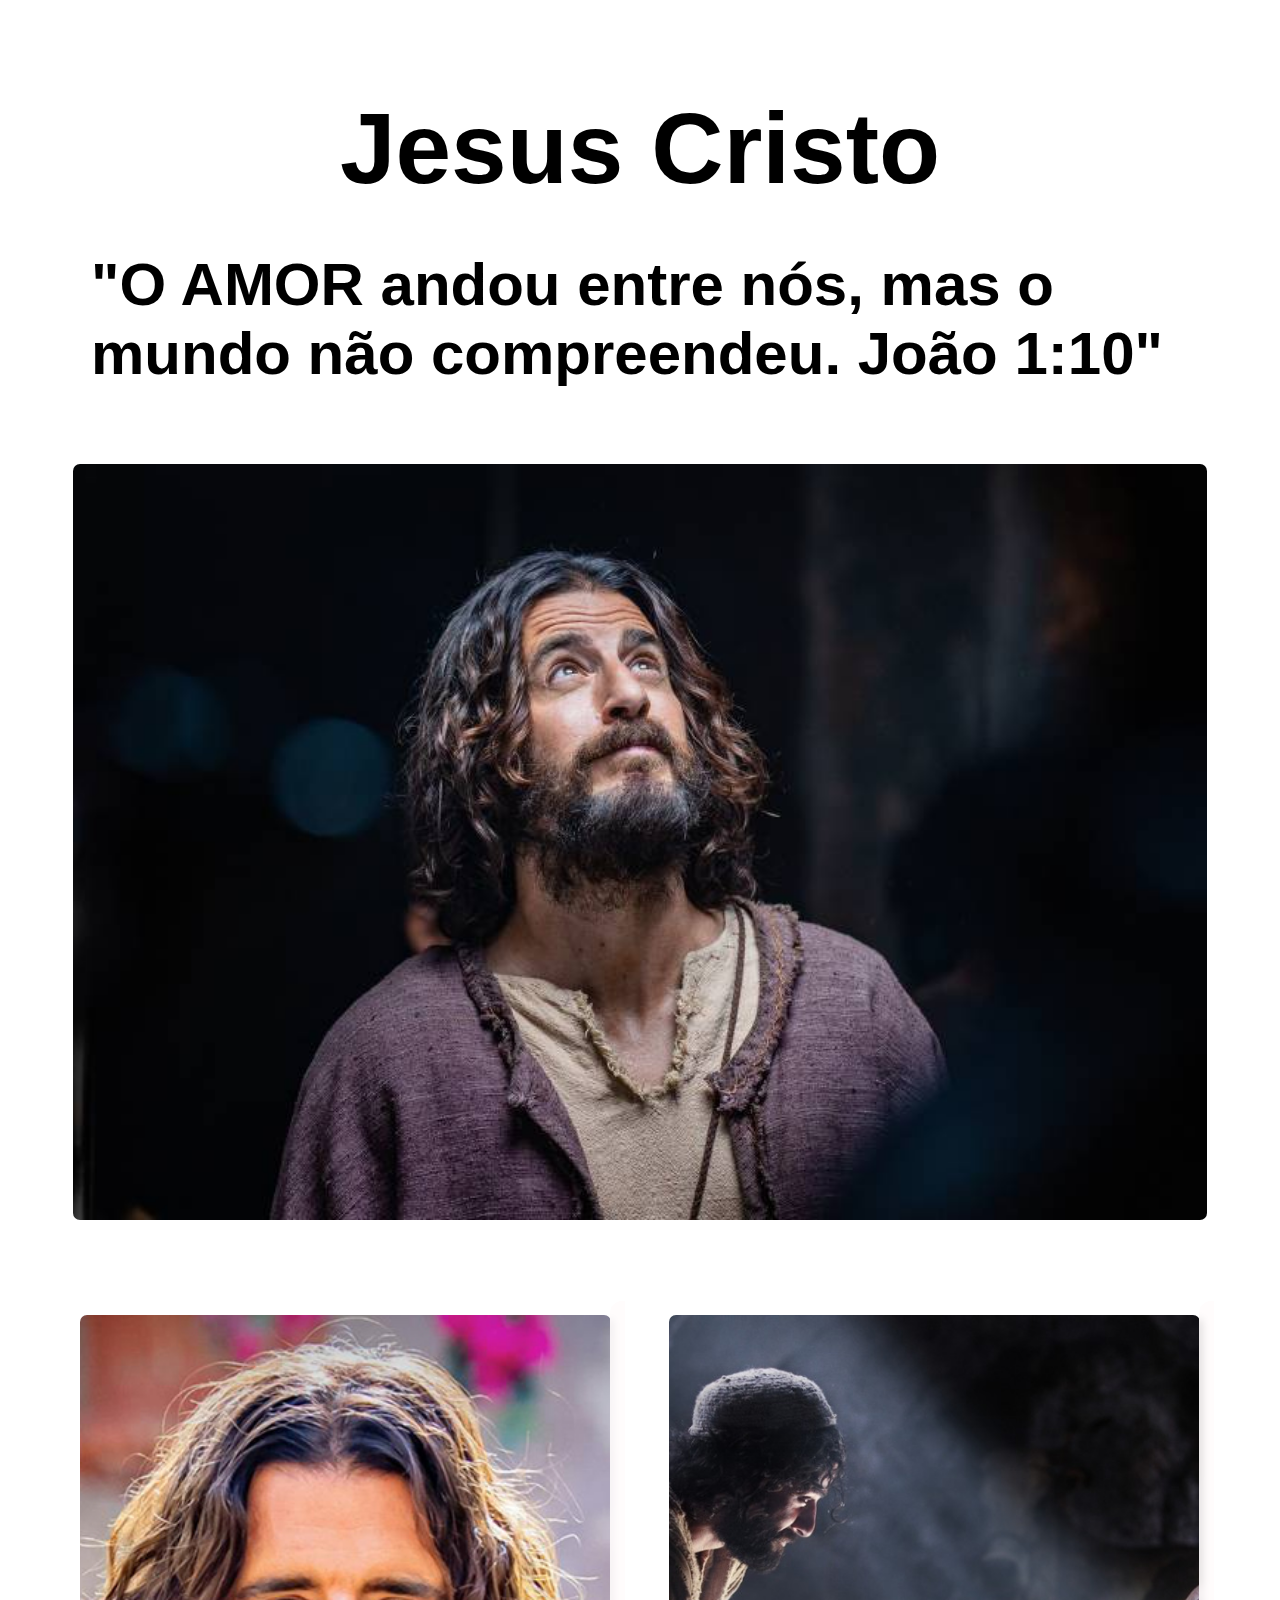
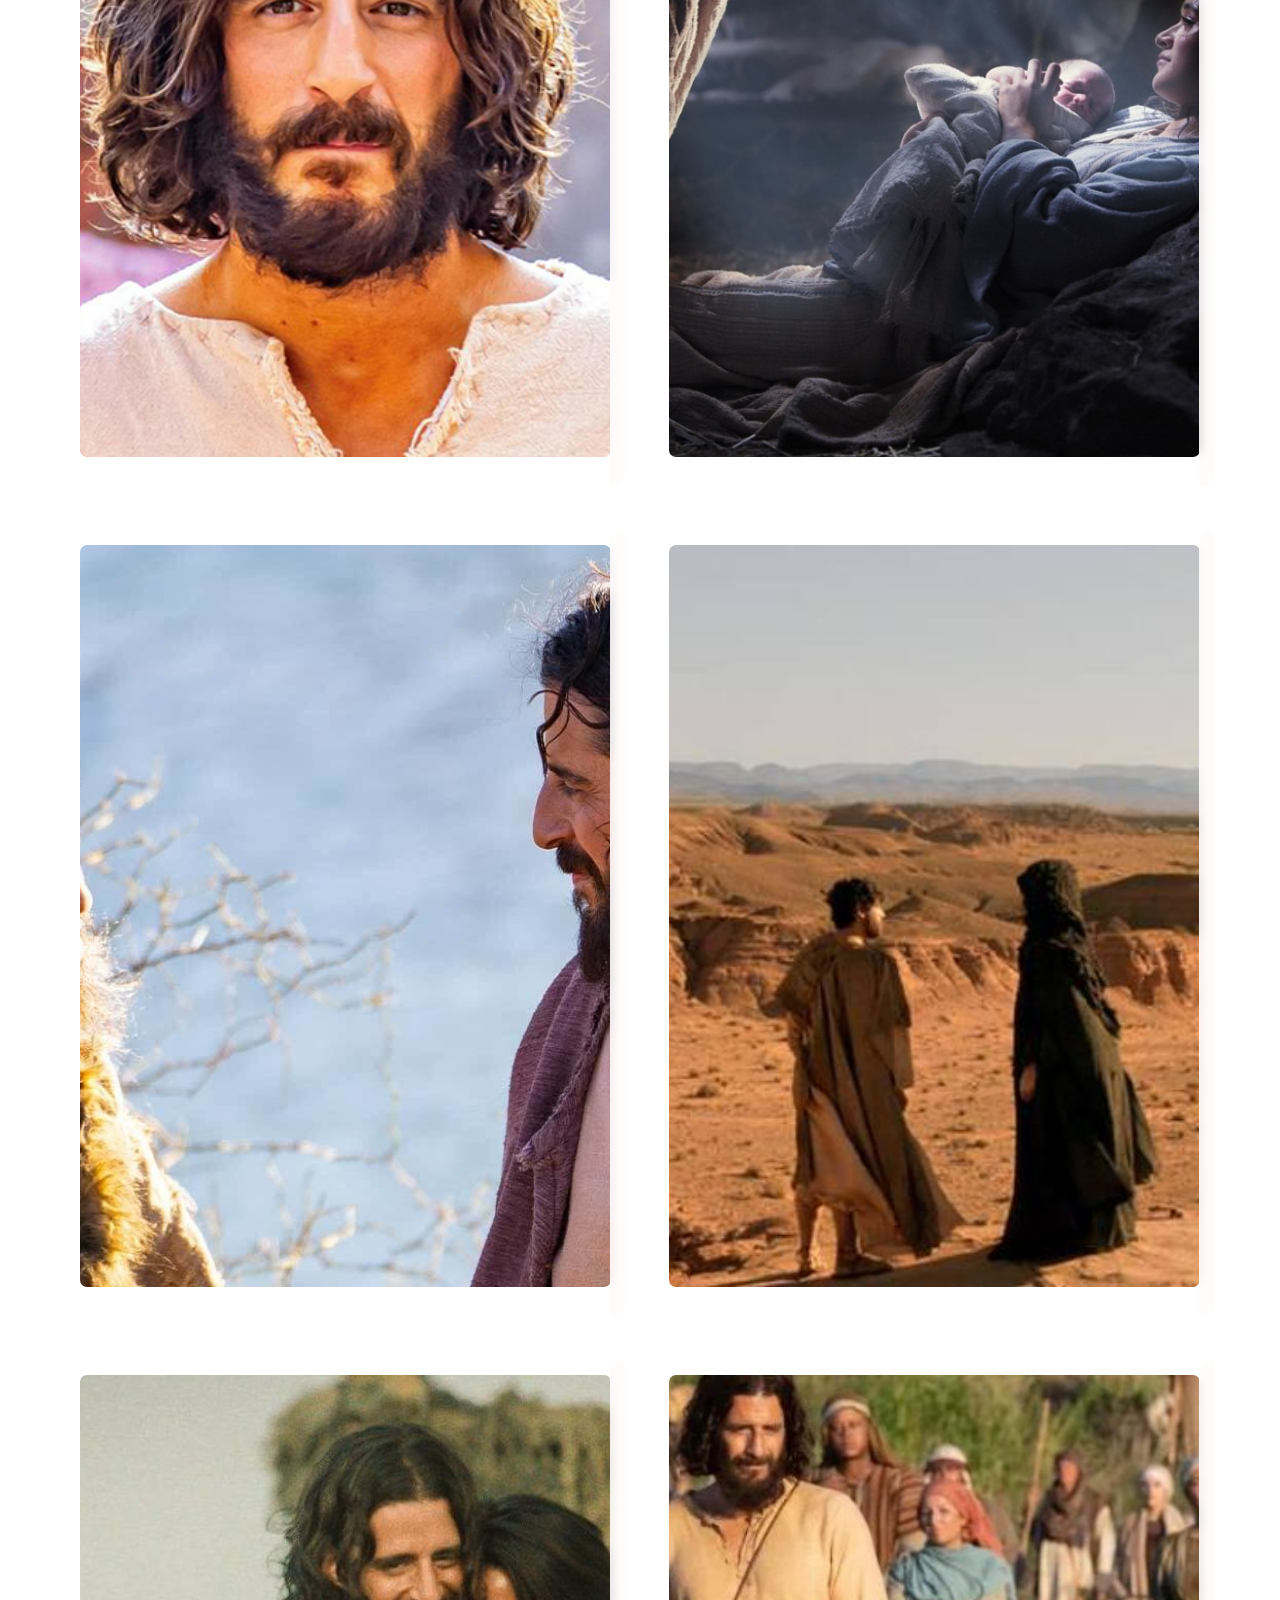
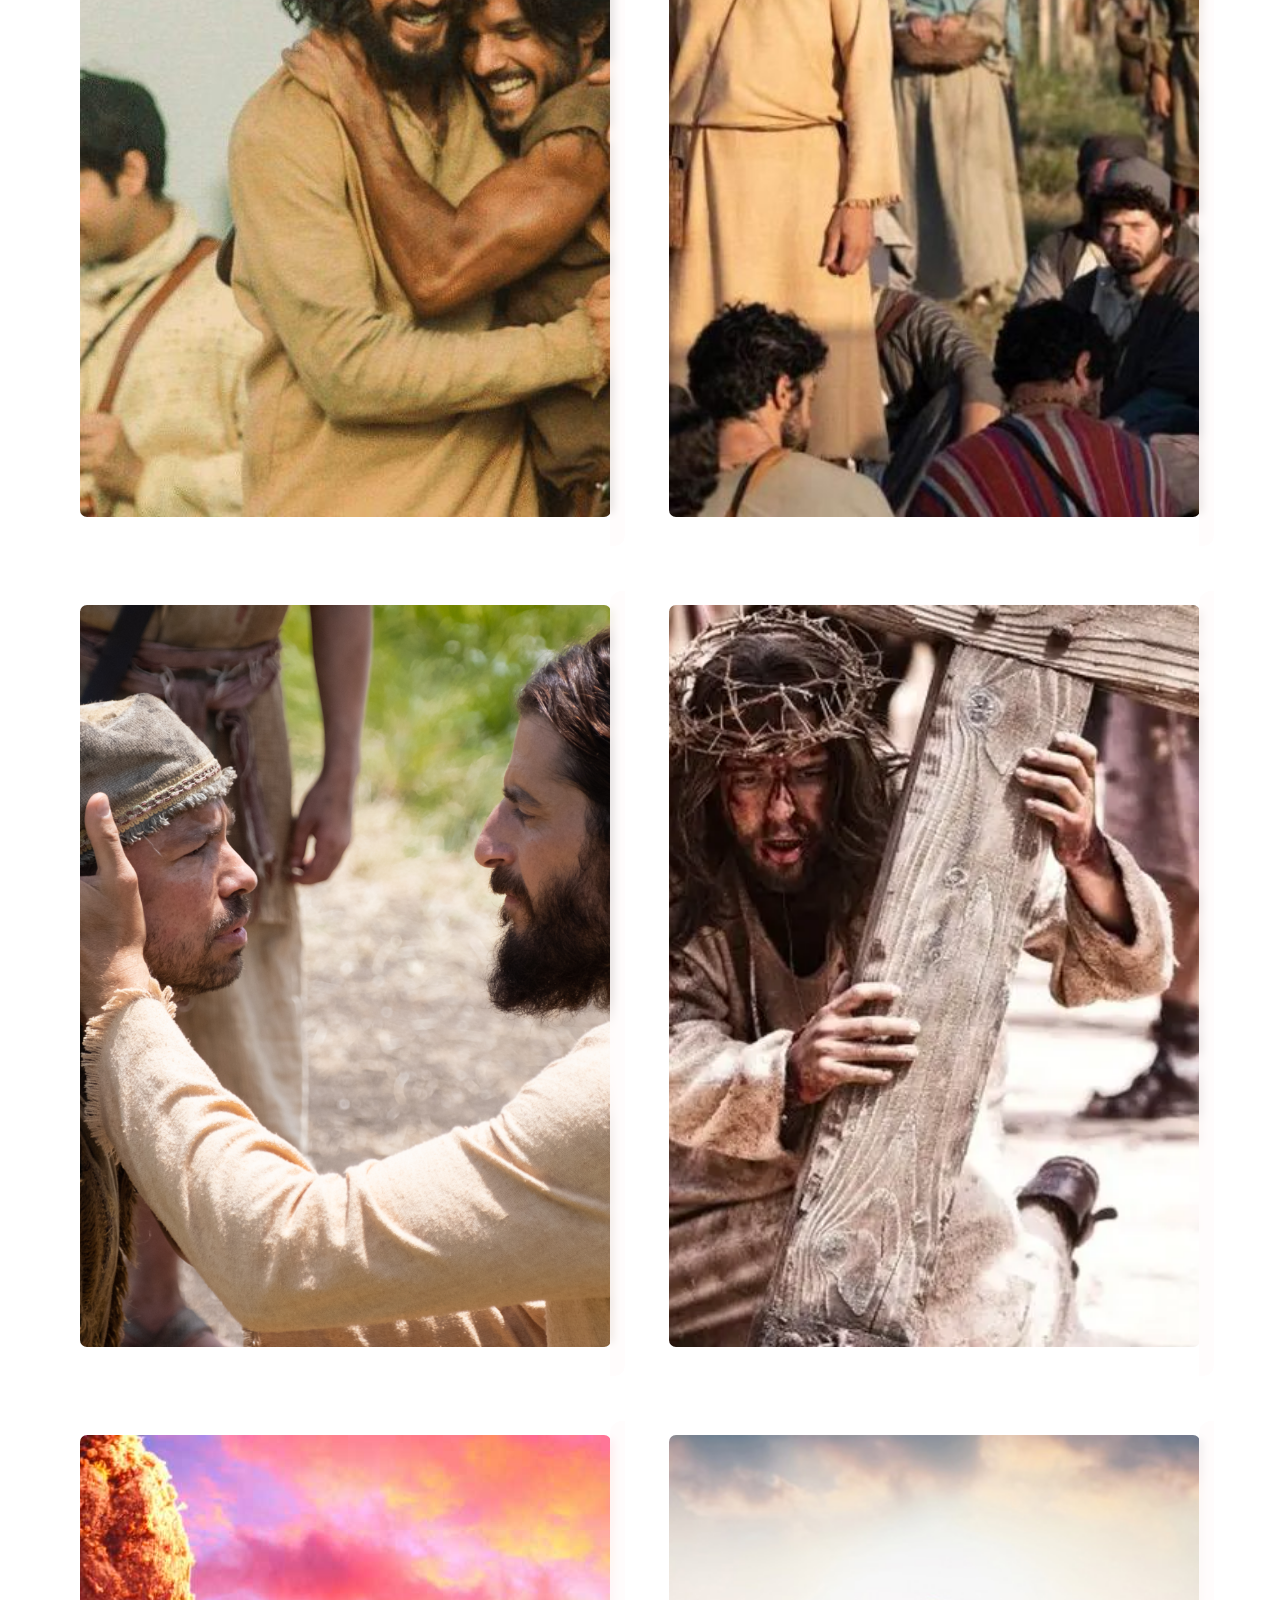
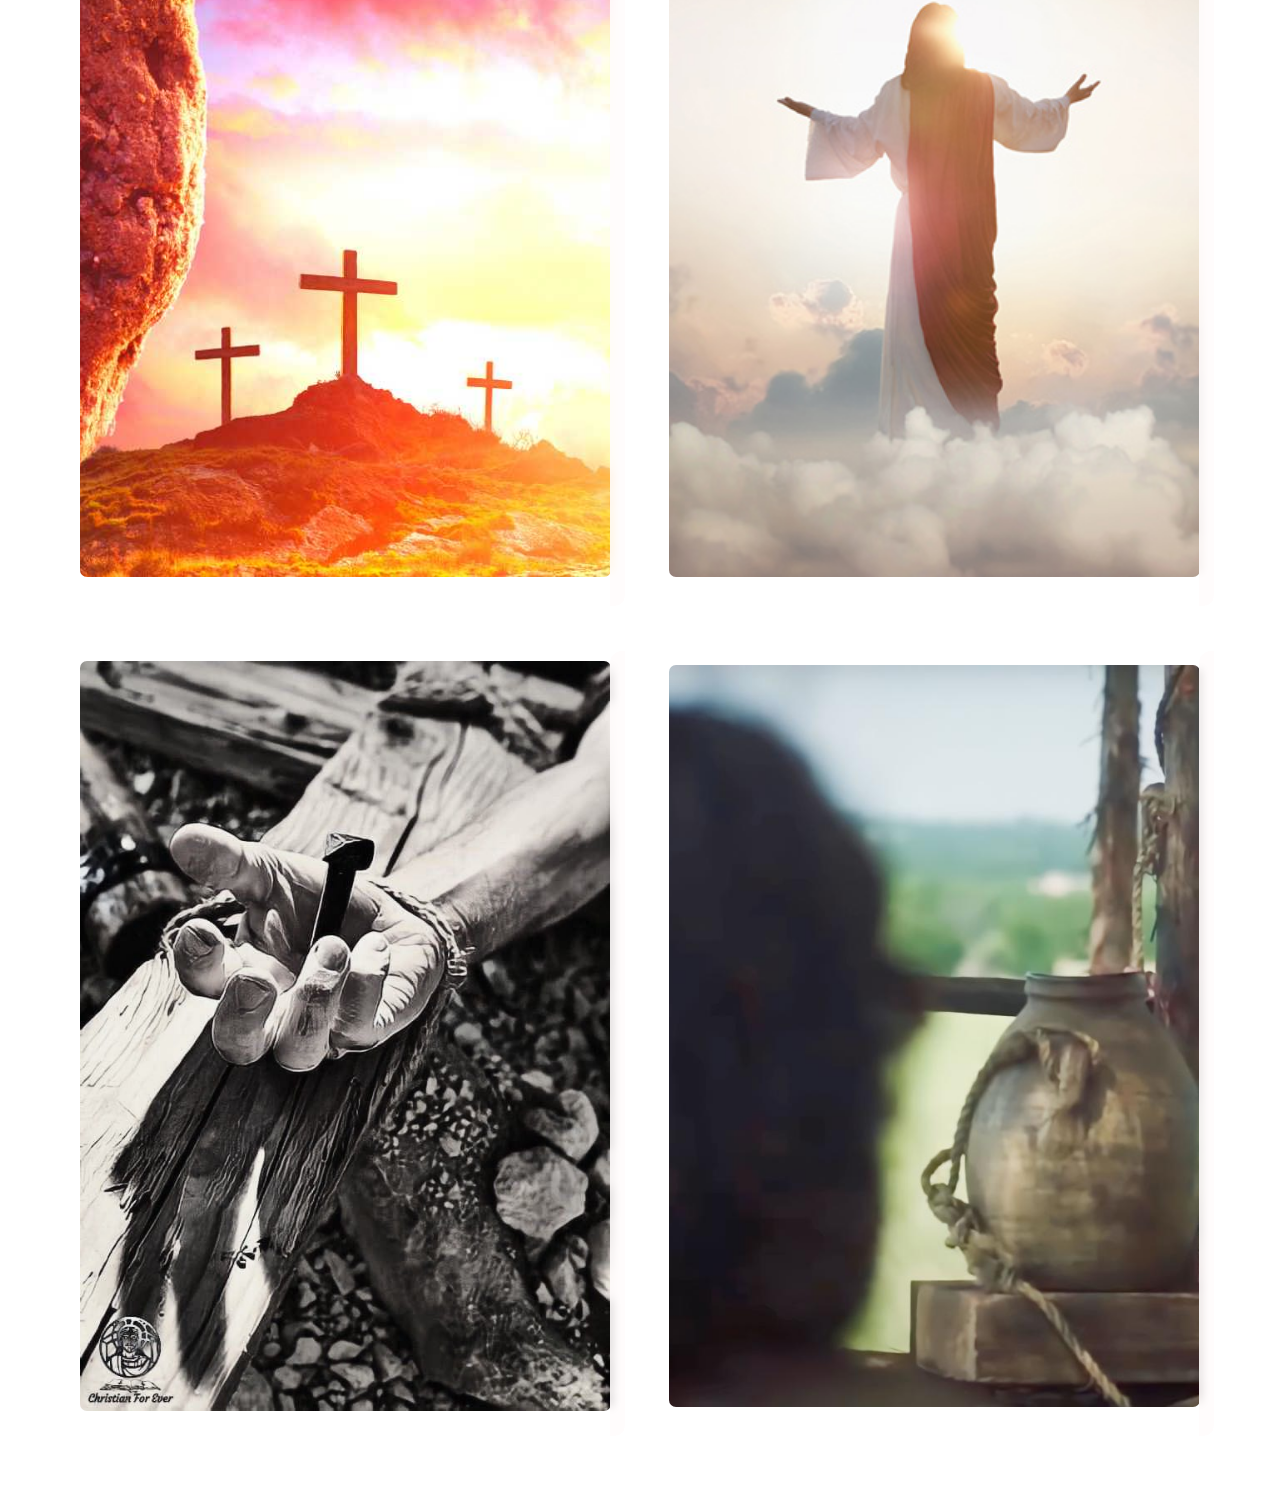
==== INDEX.HTML @ d14449d2 "m" ====
<!DOCTYPE html>
<head>
    <meta charset="UTF-8">
    <meta name="viewport" content="width=device-width, initial-scale=1.0">
    <link rel="stylesheet" href="style.css">
    <title>Jesus Cristo</title>
</head>
<body>
    <header class="cabecalho">
        <h1 id="title">Jesus Cristo</h1>
        <h2> "O AMOR andou entre nós, mas o mundo não compreendeu. 
            João 1:10" </h2>
    </header>
    <div>
            <img src="jesus.jpg" alt="jesus de the chosen">
    </div>
        <section class="container">
            
            
            
            <div class="two">
                
                    <img src="the chosen/J_Roumie_chosen.jpg" alt="">
                    <div class="banner1">
                        <h3>Quem é Jesus segundo a Bíblia</h3>
                        <p>Jesus Cristo é o Filho de Deus, que morreu pelos pecados de todo o mundo, ressuscitou e continua vivo hoje. Ele é Deus mas também foi um homem e viveu na terra durante cerca de trinta anos. Jesus mudou o mundo para sempre e pode mudar sua vida também.
                        A Bíblia diz que Jesus é Deus revelado em forma humana ao mundo. Ele veio para nos salvar, porque não conseguimos pagar o preço de nossos pecados. Essa foi sua grande missão na terra, levar o castigo de nossos pecados em nosso lugar. Mas a história de Jesus não acabou na cruz. Ele ressuscitou e continua vivo até hoje!</p>
                        <button class="btn">Voltar</button>
                    </div>
                
            </div>



        

        <div class="two">

            <img src="the chosen/jesus nascendo.jpg" alt="">
                <div class="banner2">
                    <h3>Jesus nasceu</h3>
                    <p>Sua vida na terra começou como toda a gente, mas com uma diferença: Ele foi gerado pelo Espírito Santo. Seu nascimento foi ao mesmo tempo, muito humilde e marcado por milagres. Sua vida toda ia ser assim, humilde, mas maravilhosa (Lucas 2:1-7).
                    </p>
                    <button class="btn">Voltar</button>
                </div>
        </div>


        <div class="two">
            <img src="the chosen/jesus e joao batista.jpg" alt="">

            <div class="banner3">
                <h3>Jesus foi batizado</h3>
                <p>Quando João O batizou, Sua natureza divina foi revelada ao mundo. Aí Ele começou Seu ministério, com cerca de trinta anos (Mateus 3:13-17).</p>
                <button class="btn">Voltar</button>
            </div>
        </div>

<div class="two">
        <img src="the chosen/deserto.jpg" alt="">
            <div class="banner4">
                <h3>
                Jesus foi tentado
                </h3>
                <p id="old">Jesus era tão humano como nós, com capacidade para pecar se quisesse. O diabo tentou fazê-lo pecar, mas Ele resistiu. É Jesus quem nos ajuda a deixar o pecado (Hebreus 4:15).</p>
                <button class="btn">Voltar</button>
            </div>
</div>

        <div class="two">
            <img src="the chosen/jesus feliz.jpg" alt="">
            
            <div class="banner5">
                <h3>A personalidade de Jesus</h3>
                <p>
                A Bíblia mostra Jesus como uma pessoa verdadeira, com emoções e pensamentos. Ela nos mostra a personalidade de Jesus, que reflete a personalidade de Deus Pai:
                </p><ul>
                    <li>Cheio de amor - Jesus nunca trata as pessoas com ódio, mas sempre tem muito amor para oferecer</li>
                    <li>Justo - ele não trata com parcialidade nem age por motivos egoístas</li>
                    <li>Misericordioso -  Jesus está sempre pronto para perdoar e restaurar quem se arrepende</li>
                    <li>Paciente - ele não castiga logo, mas nos trata com paciência</li>
                    <li>Zeloso - Jesus está totalmente comprometido com os propósitos do Pai</li>
                    <li>Criativo - Jesus é inteligente e age de muitas maneiras criativas</li>
                </ul>
                <button class="btn">Voltar</button>
            </div>
        </div>

        <div class="two"> 
            <img src="the chosen/jesus pregando.jpg" alt="">
            <div class="banner6">
                <h3>Jesus ensinou</h3>
                <p>Ele explicou sobre Deus e o Seu reino, nos desafiando a mudar não só nosso comportamento exterior, mas nossa atitude interior.
                <br><br>
                    <button class="btn">Voltar</button></p>
            </div>
        </div>



        <div class="two">
            <img src="the chosen/jesus curando.webp" alt="">
            <div class="banner7">
                <h3>Jesus fez milagres</h3>
            <p>Curou doentes, expulsou demônios, multiplicou comida, acalmou tempestades e até ressuscitou mortos! Os Seus milagres mostravam Seu amor por nós. Todos Seus milagres ajudavam alguém de alguma forma.</p>
            <button class="btn">Voltar</button>
        </div>
        </div>

        <div class="two">
            <img src="the chosen/carregando a cruz no calvario.webp" alt="">
            <div class="banner8">
            <h3>Jesus morreu</h3>
            <p>Ele voluntariamente pagou o preço pelos nossos pecados, morrendo na cruz em nosso lugar.</p>
            <button class="btn">Voltar</button>
        </div>
        </div>

        <div class="two">
            <img src="the chosen/jesusre.jpg" alt="">
            <div class="banner9">
                <h3>Jesus ressuscitou</h3>
            <p>Jesus não tinha pecado, por isso não podia ficar morto. Quando ressuscitou, Ele venceu a morte e nos deu a esperança da vida eterna (Romanos 6:23).</p>
            <button class="btn">Voltar</button>
        </div>
        </div>

        <div class="two">
            <img src="the chosen/dos ceus jesus.jpeg" alt="">
            <div class="banner10">
                <h3>
                    Jesus subiu ao Céu
                    </h3>
                    <p>Ele não voltou a morrer, subiu fisicamente ao Céu, onde está vivo ainda hoje com Deus Pai (Atos dos Apóstolos 1:9-11).</p>
                    <button class="btn">Voltar</button>
            </div>
        </div>

        <div class="two">
            <img src="the chosen/crucificado maos.jpg" alt="">
            <div class="banner11">
            
            <h3>Jesus mudou o mundo
            </h3>
            <p>Seus poucos anos na terra marcaram a História do mundo desde então. Teve impacto em muitas áreas, desde a ética até a educação!</p>
            <button class="btn">Voltar</button>
        </div>
        </div>

        <div class="two">
            <img src="the chosen/articulos-255848.jpg" alt="">
            <div class="banner12">
                <h3>Jesus muda vidas</h3>
            <p>Hoje Ele transforma a vida de quem o aceita como seu salvador, ajudando a viver de maneira diferente, com esperança e amor.</p>
            <button class="btn">Voltar</button>
        </div>
        </div>
    </section>
    </body>
---- style.css ----
*{
    padding: 7px;
    margin: 15px;
    box-sizing: border-box;
    font-family:cursive;

}
body{
    background-image: url();
    background-repeat: no-repeat;
}
.cabecalho{
    padding: 10px;
    display: flex;
    justify-content: center;
    align-items: center;
    flex-direction: column;
    
}

#title{
    font-size: 100px;
    font-family: sans-serif;
    font-weight: bolder;
    
}
h2{
    font-size: 60px;
    font-family: sans-serif;
    font-weight: bolder;
}
div{
    display: flex;
    justify-content: center;
    align-items: center;
    flex-direction: column;
    max-width:100%;
    height:auto;

}
.container{
    display: flex;
    flex-wrap: wrap;
    max-width: 2300px;
    margin: 0 auto;
}

.container > div{
    flex: 1 1 450px;

}

.two{
    width: 1000px;
    height: 800px;
    border-radius: 10px;
    overflow: hidden;
    position: relative;
    
}

img{
    width: 100%;
    height: 100%;
    object-fit: cover;
    border-radius: 14px;
}


.banner1, 
.banner2,.banner3, .banner4, .banner5, .banner6,.banner7,.banner8,.banner9,.banner10,.banner11,.banner12{
    width: 100%;
    height: 100%;
    top: 0;
    right: -100%;
    position: absolute;
    background-color: rgba(255, 249, 249, 0.534);
    backdrop-filter: blur(4px);
    border-radius: 12px;
    color: rgb(0, 0, 0);
    padding:28px;
    transition: 4s;
    font-weight: bolder;
    display: flex;
    justify-content: center;
    flex-direction: column;
}

.two:hover .banner1{
    right: 0;
}
h3{ 
    text-transform:uppercase;
    font-size: 25px;
}
h3:hover{
    font-size: 30px;
}

p{
    font-size: 16px;

}

.btn{
    color: rgb(29, 24, 24);
    background-color: rgba(240, 248, 255, 0.363);
    margin-bottom: 50px;
    border-radius: 4px;
    text-transform: capitalize;
    border: none;
    outline: none;
    font-weight: 500;
    cursor: pointer;
}

.two:hover .banner2{
    right: 0;
}

.two:hover .banner3{
    right: 0;
}

.two:hover .banner4{
    right: 0;
}

.two:hover .banner5{
    right: 0;
    
}

.two:hover .banner6{
    right: 0;
}

.two:hover .banner7{
    right: 0;
}

.two:hover .banner8{
    right: 0;
}
.two:hover .banner9{
    right: 0;
}

.two:hover .banner10{
    right: 0;
}

.two:hover .banner11{
    right: 0;
}

.two:hover .banner12{
    right: 0;
}
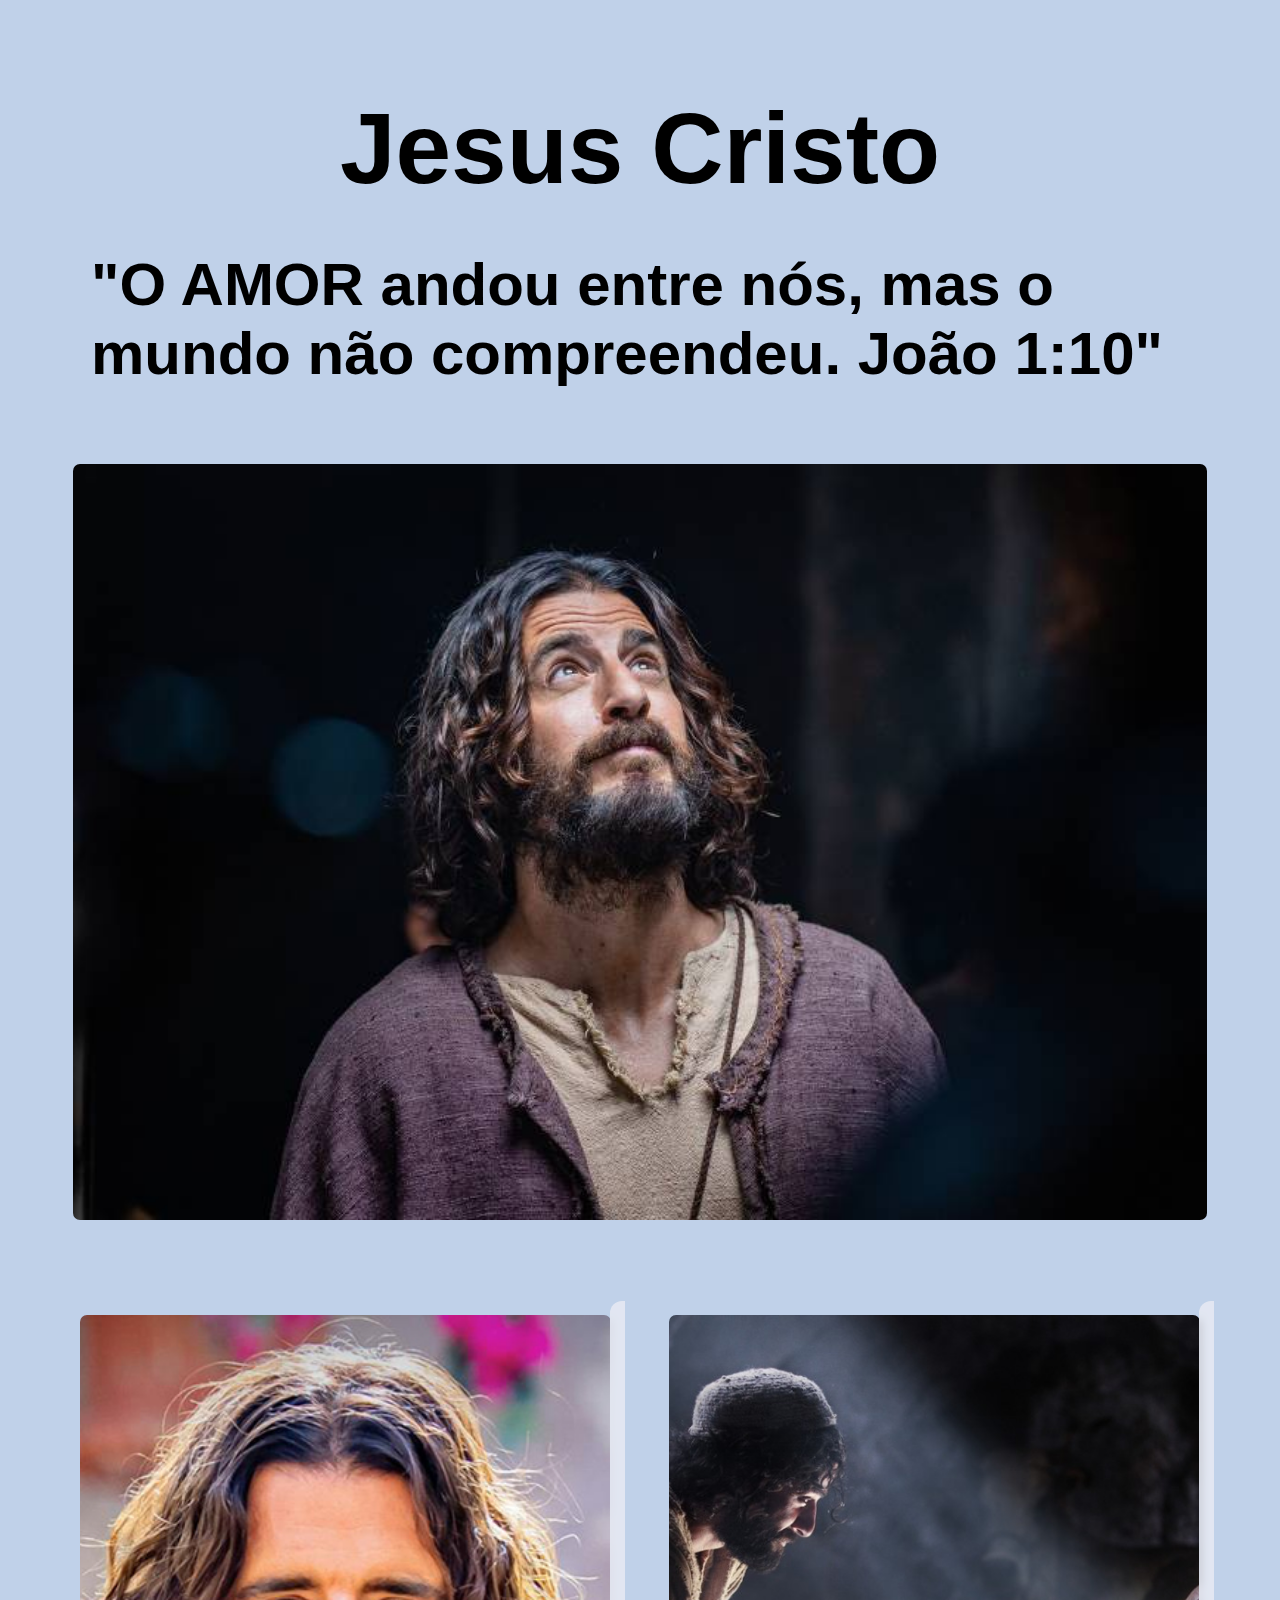
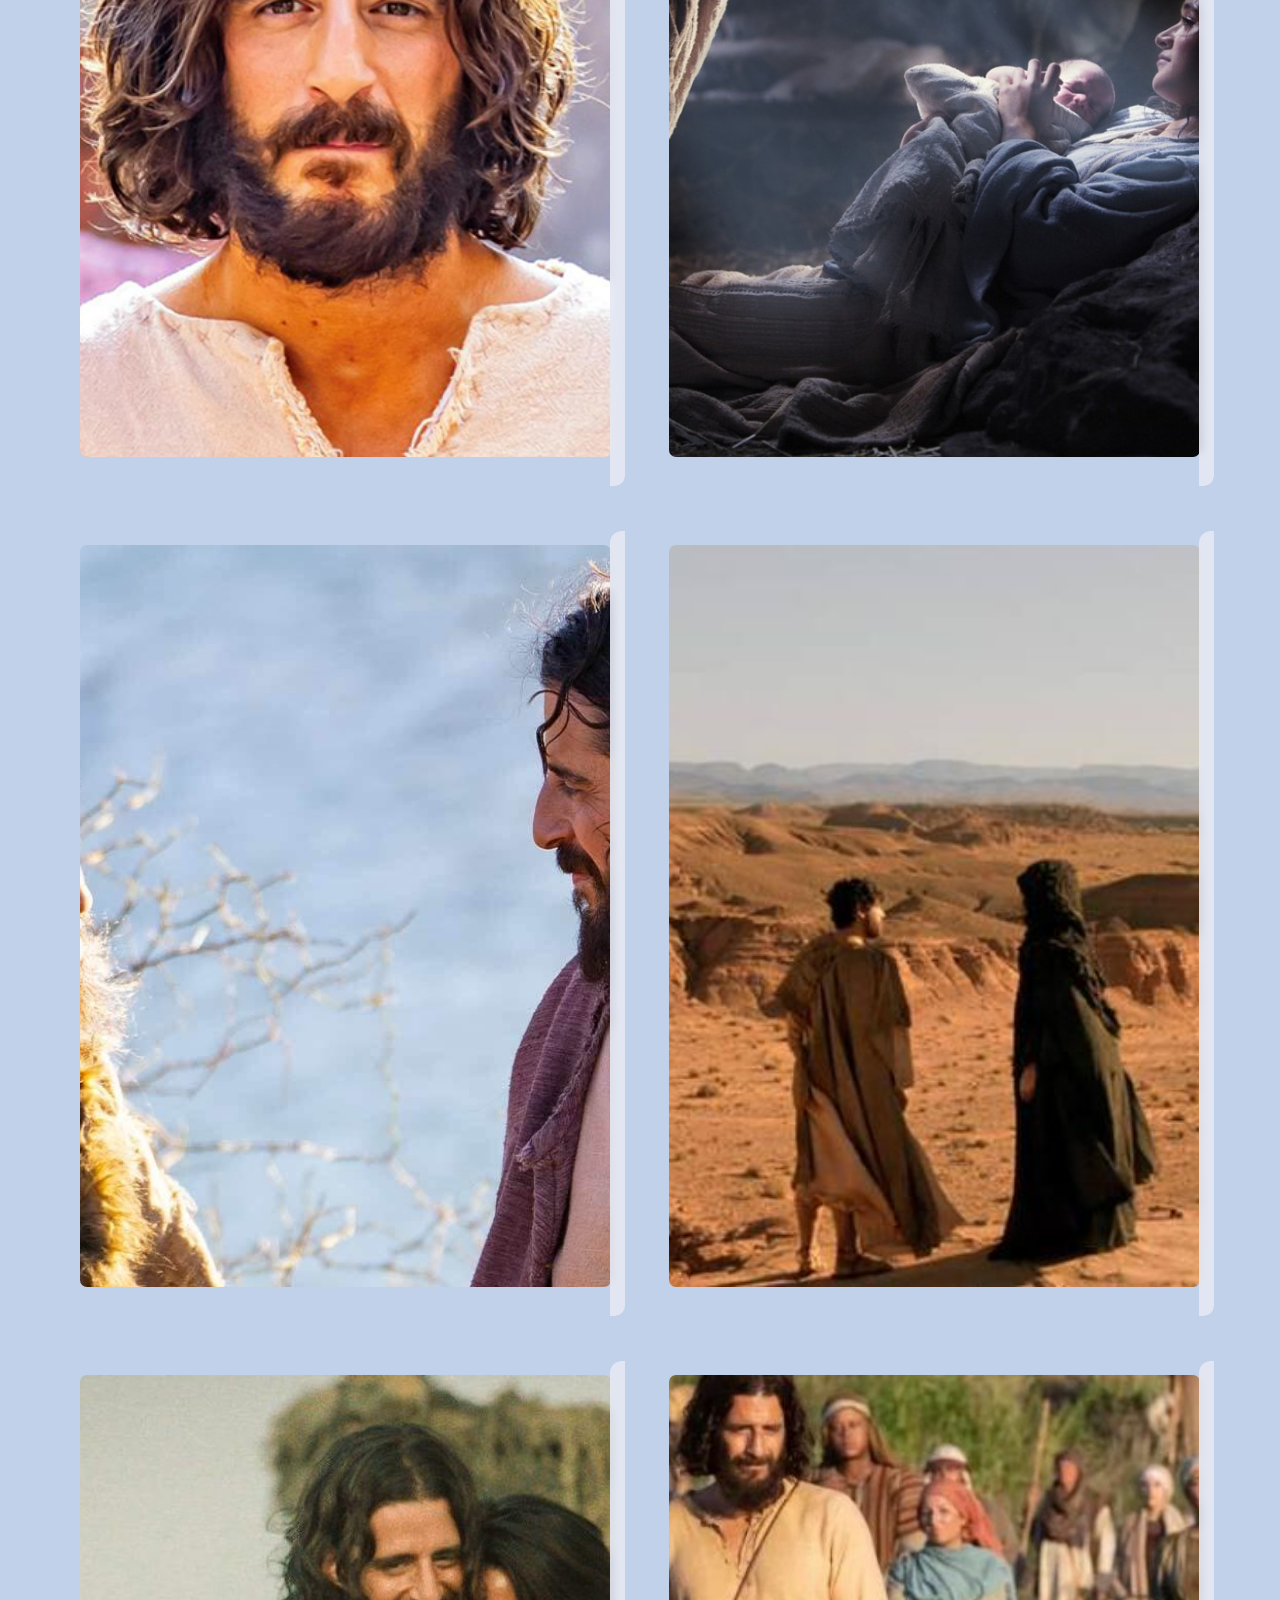
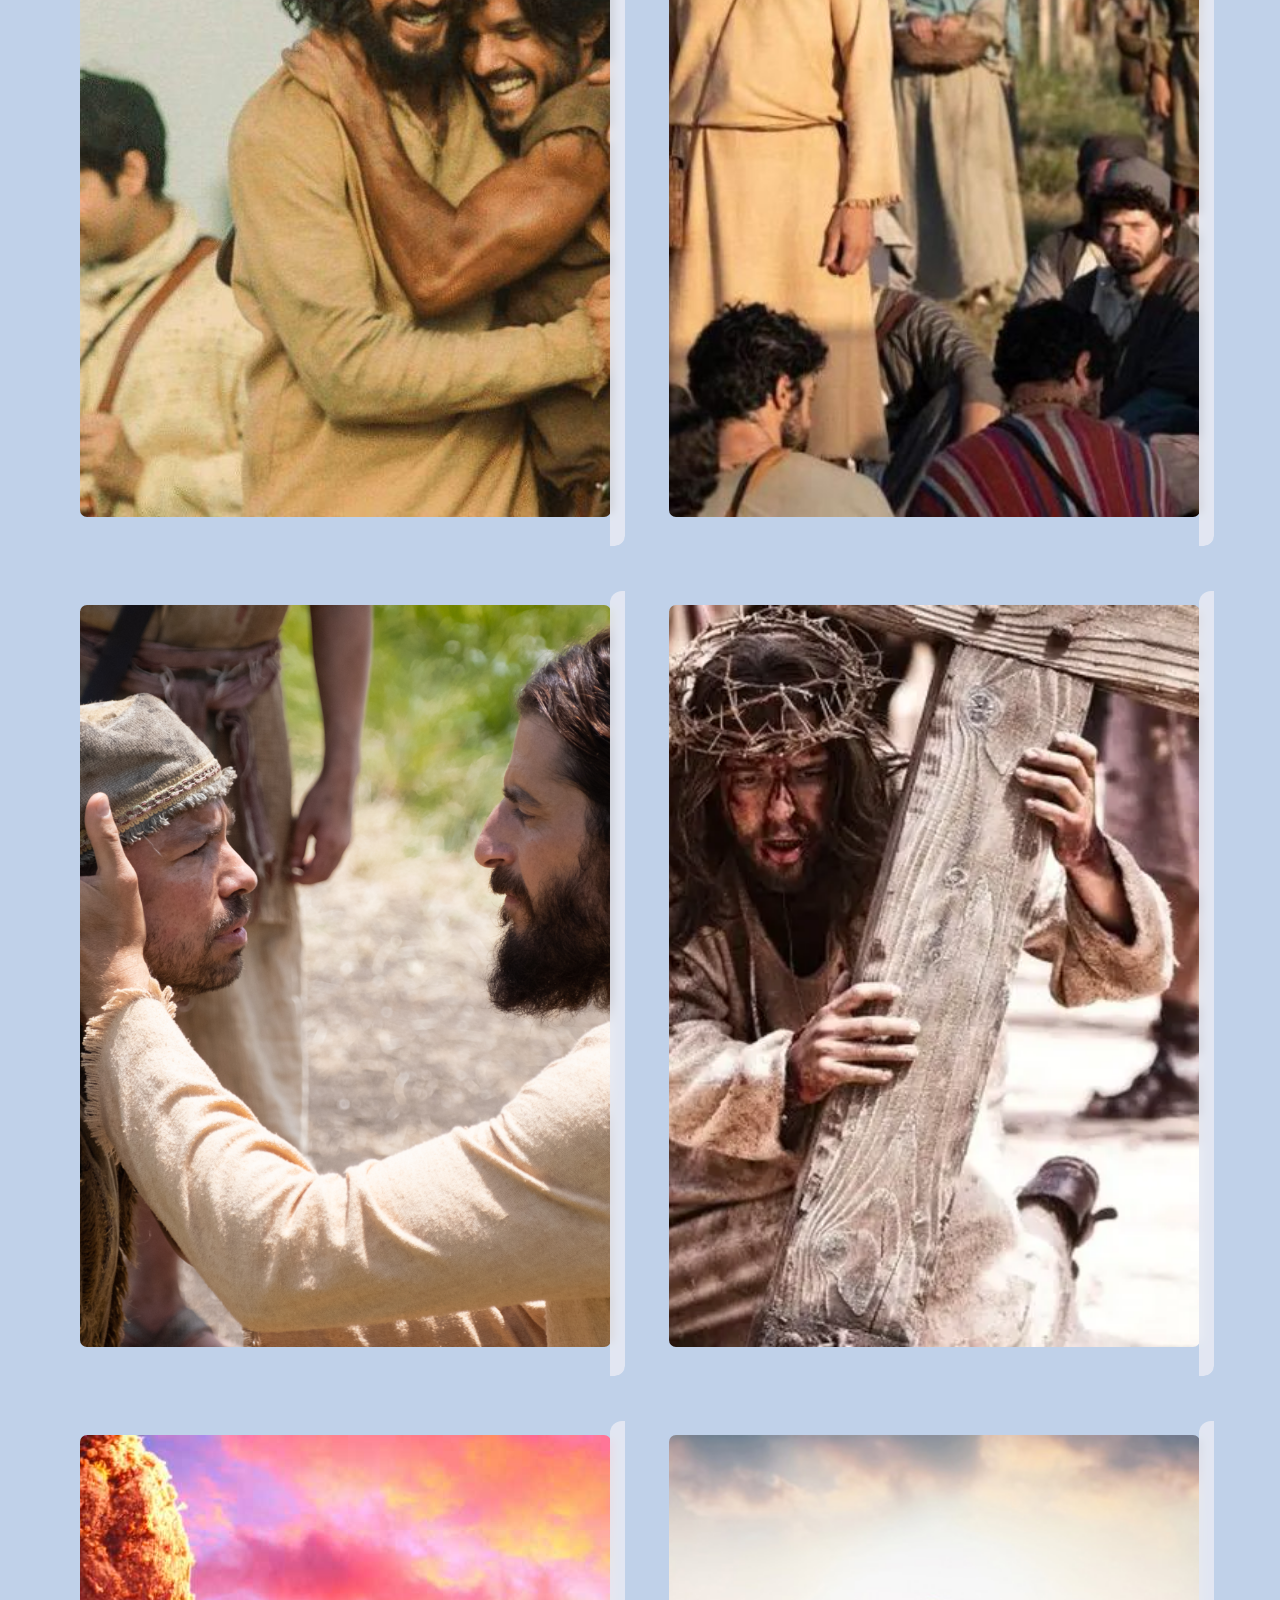
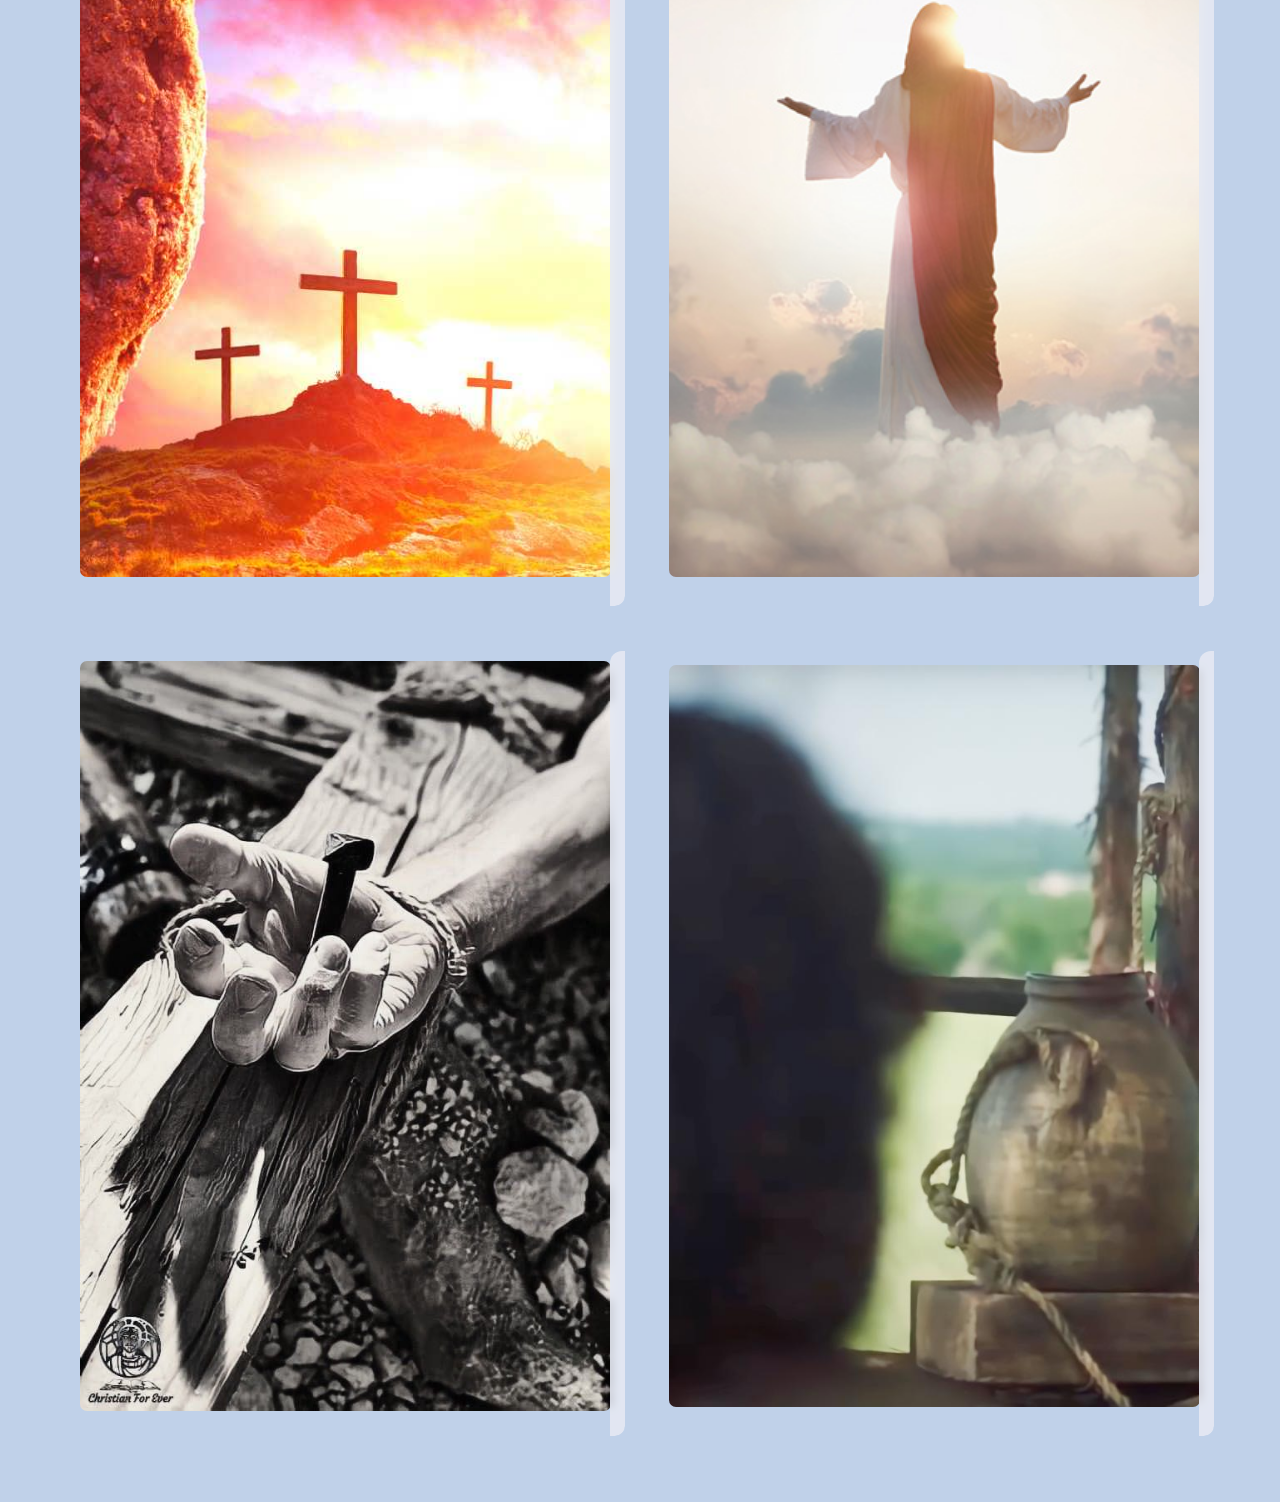
==== commit 36a02d9d: "att" ====
--- a/INDEX.HTML
+++ b/INDEX.HTML
@@ -21,7 +21,7 @@
             <div class="two">
                 
                     <img src="the chosen/J_Roumie_chosen.jpg" alt="">
-                    <div class="banner1">
+                    <div class="banner1"  >
                         <h3>Quem é Jesus segundo a Bíblia</h3>
                         <p>Jesus Cristo é o Filho de Deus, que morreu pelos pecados de todo o mundo, ressuscitou e continua vivo hoje. Ele é Deus mas também foi um homem e viveu na terra durante cerca de trinta anos. Jesus mudou o mundo para sempre e pode mudar sua vida também.
                         A Bíblia diz que Jesus é Deus revelado em forma humana ao mundo. Ele veio para nos salvar, porque não conseguimos pagar o preço de nossos pecados. Essa foi sua grande missão na terra, levar o castigo de nossos pecados em nosso lugar. Mas a história de Jesus não acabou na cruz. Ele ressuscitou e continua vivo até hoje!</p>
@@ -37,7 +37,7 @@
         <div class="two">
 
             <img src="the chosen/jesus nascendo.jpg" alt="">
-                <div class="banner2">
+                <div class="banner2" >
                     <h3>Jesus nasceu</h3>
                     <p>Sua vida na terra começou como toda a gente, mas com uma diferença: Ele foi gerado pelo Espírito Santo. Seu nascimento foi ao mesmo tempo, muito humilde e marcado por milagres. Sua vida toda ia ser assim, humilde, mas maravilhosa (Lucas 2:1-7).
                     </p>
@@ -49,28 +49,28 @@
         <div class="two">
             <img src="the chosen/jesus e joao batista.jpg" alt="">
 
-            <div class="banner3">
+            <div class="banner3" >
                 <h3>Jesus foi batizado</h3>
                 <p>Quando João O batizou, Sua natureza divina foi revelada ao mundo. Aí Ele começou Seu ministério, com cerca de trinta anos (Mateus 3:13-17).</p>
                 <button class="btn">Voltar</button>
             </div>
         </div>
 
-<div class="two">
+    <div class="two">
         <img src="the chosen/deserto.jpg" alt="">
-            <div class="banner4">
+            <div class="banner4" >
                 <h3>
                 Jesus foi tentado
                 </h3>
                 <p id="old">Jesus era tão humano como nós, com capacidade para pecar se quisesse. O diabo tentou fazê-lo pecar, mas Ele resistiu. É Jesus quem nos ajuda a deixar o pecado (Hebreus 4:15).</p>
                 <button class="btn">Voltar</button>
             </div>
-</div>
+    </div>
 
         <div class="two">
             <img src="the chosen/jesus feliz.jpg" alt="">
             
-            <div class="banner5">
+            <div class="banner5" >
                 <h3>A personalidade de Jesus</h3>
                 <p>
                 A Bíblia mostra Jesus como uma pessoa verdadeira, com emoções e pensamentos. Ela nos mostra a personalidade de Jesus, que reflete a personalidade de Deus Pai:
@@ -88,7 +88,7 @@
 
         <div class="two"> 
             <img src="the chosen/jesus pregando.jpg" alt="">
-            <div class="banner6">
+            <div class="banner6" >
                 <h3>Jesus ensinou</h3>
                 <p>Ele explicou sobre Deus e o Seu reino, nos desafiando a mudar não só nosso comportamento exterior, mas nossa atitude interior.
                 <br><br>
@@ -100,7 +100,7 @@
 
         <div class="two">
             <img src="the chosen/jesus curando.webp" alt="">
-            <div class="banner7">
+            <div class="banner7" >
                 <h3>Jesus fez milagres</h3>
             <p>Curou doentes, expulsou demônios, multiplicou comida, acalmou tempestades e até ressuscitou mortos! Os Seus milagres mostravam Seu amor por nós. Todos Seus milagres ajudavam alguém de alguma forma.</p>
             <button class="btn">Voltar</button>
@@ -109,7 +109,7 @@
 
         <div class="two">
             <img src="the chosen/carregando a cruz no calvario.webp" alt="">
-            <div class="banner8">
+            <div class="banner8" >
             <h3>Jesus morreu</h3>
             <p>Ele voluntariamente pagou o preço pelos nossos pecados, morrendo na cruz em nosso lugar.</p>
             <button class="btn">Voltar</button>
@@ -118,7 +118,7 @@
 
         <div class="two">
             <img src="the chosen/jesusre.jpg" alt="">
-            <div class="banner9">
+            <div class="banner9" >
                 <h3>Jesus ressuscitou</h3>
             <p>Jesus não tinha pecado, por isso não podia ficar morto. Quando ressuscitou, Ele venceu a morte e nos deu a esperança da vida eterna (Romanos 6:23).</p>
             <button class="btn">Voltar</button>
@@ -127,7 +127,7 @@
 
         <div class="two">
             <img src="the chosen/dos ceus jesus.jpeg" alt="">
-            <div class="banner10">
+            <div class="banner10" >
                 <h3>
                     Jesus subiu ao Céu
                     </h3>
@@ -138,7 +138,7 @@
 
         <div class="two">
             <img src="the chosen/crucificado maos.jpg" alt="">
-            <div class="banner11">
+            <div class="banner11" >
             
             <h3>Jesus mudou o mundo
             </h3>
@@ -149,11 +149,12 @@
 
         <div class="two">
             <img src="the chosen/articulos-255848.jpg" alt="">
-            <div class="banner12">
+            <div class="banner12" >
                 <h3>Jesus muda vidas</h3>
             <p>Hoje Ele transforma a vida de quem o aceita como seu salvador, ajudando a viver de maneira diferente, com esperança e amor.</p>
             <button class="btn">Voltar</button>
         </div>
         </div>
     </section>
-    </body>
+    <script src="tela.js"></script>
+</body>
--- a/style.css
+++ b/style.css
@@ -6,8 +6,7 @@
 
 }
 body{
-    background-image: url();
-    background-repeat: no-repeat;
+    background-color: rgba(34, 96, 178, 0.288);
 }
 .cabecalho{
     padding: 10px;
@@ -86,6 +85,8 @@
     flex-direction: column;
 }
 
+
+
 .two:hover .banner1{
     right: 0;
 }
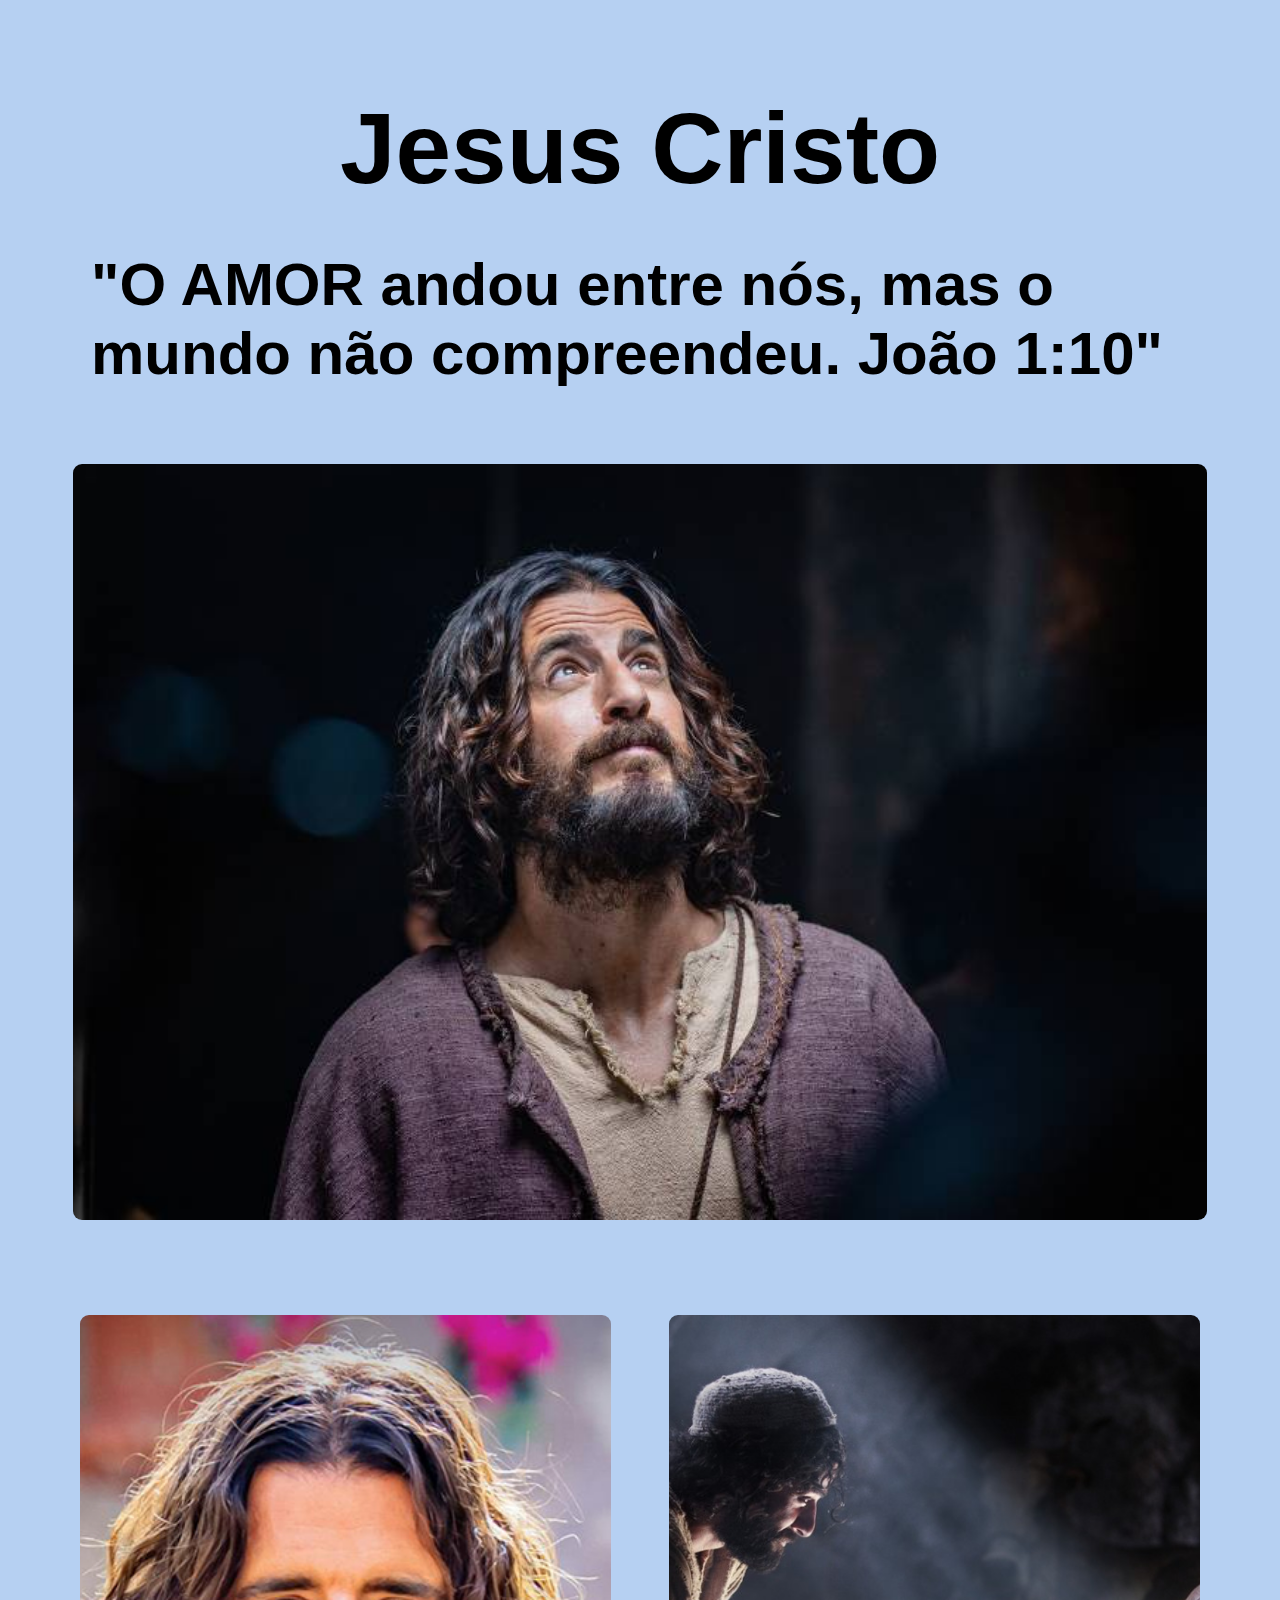
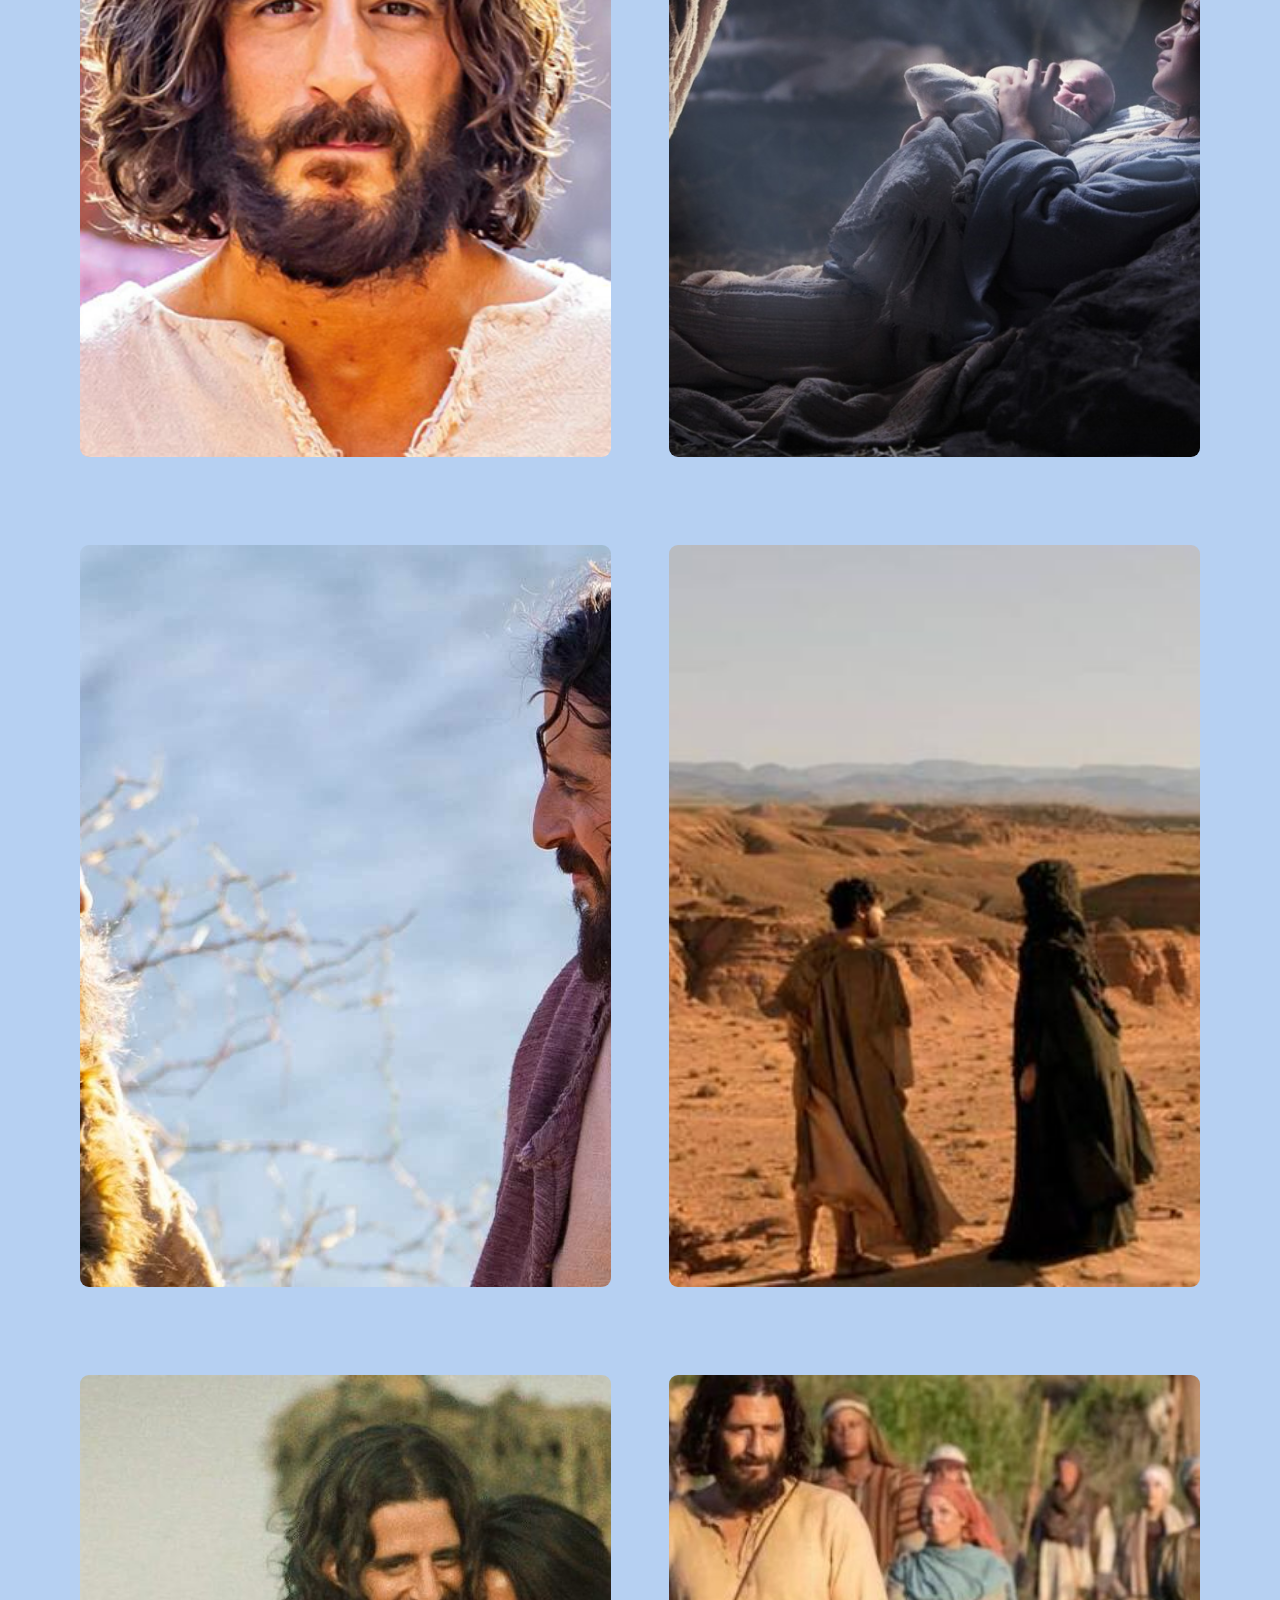
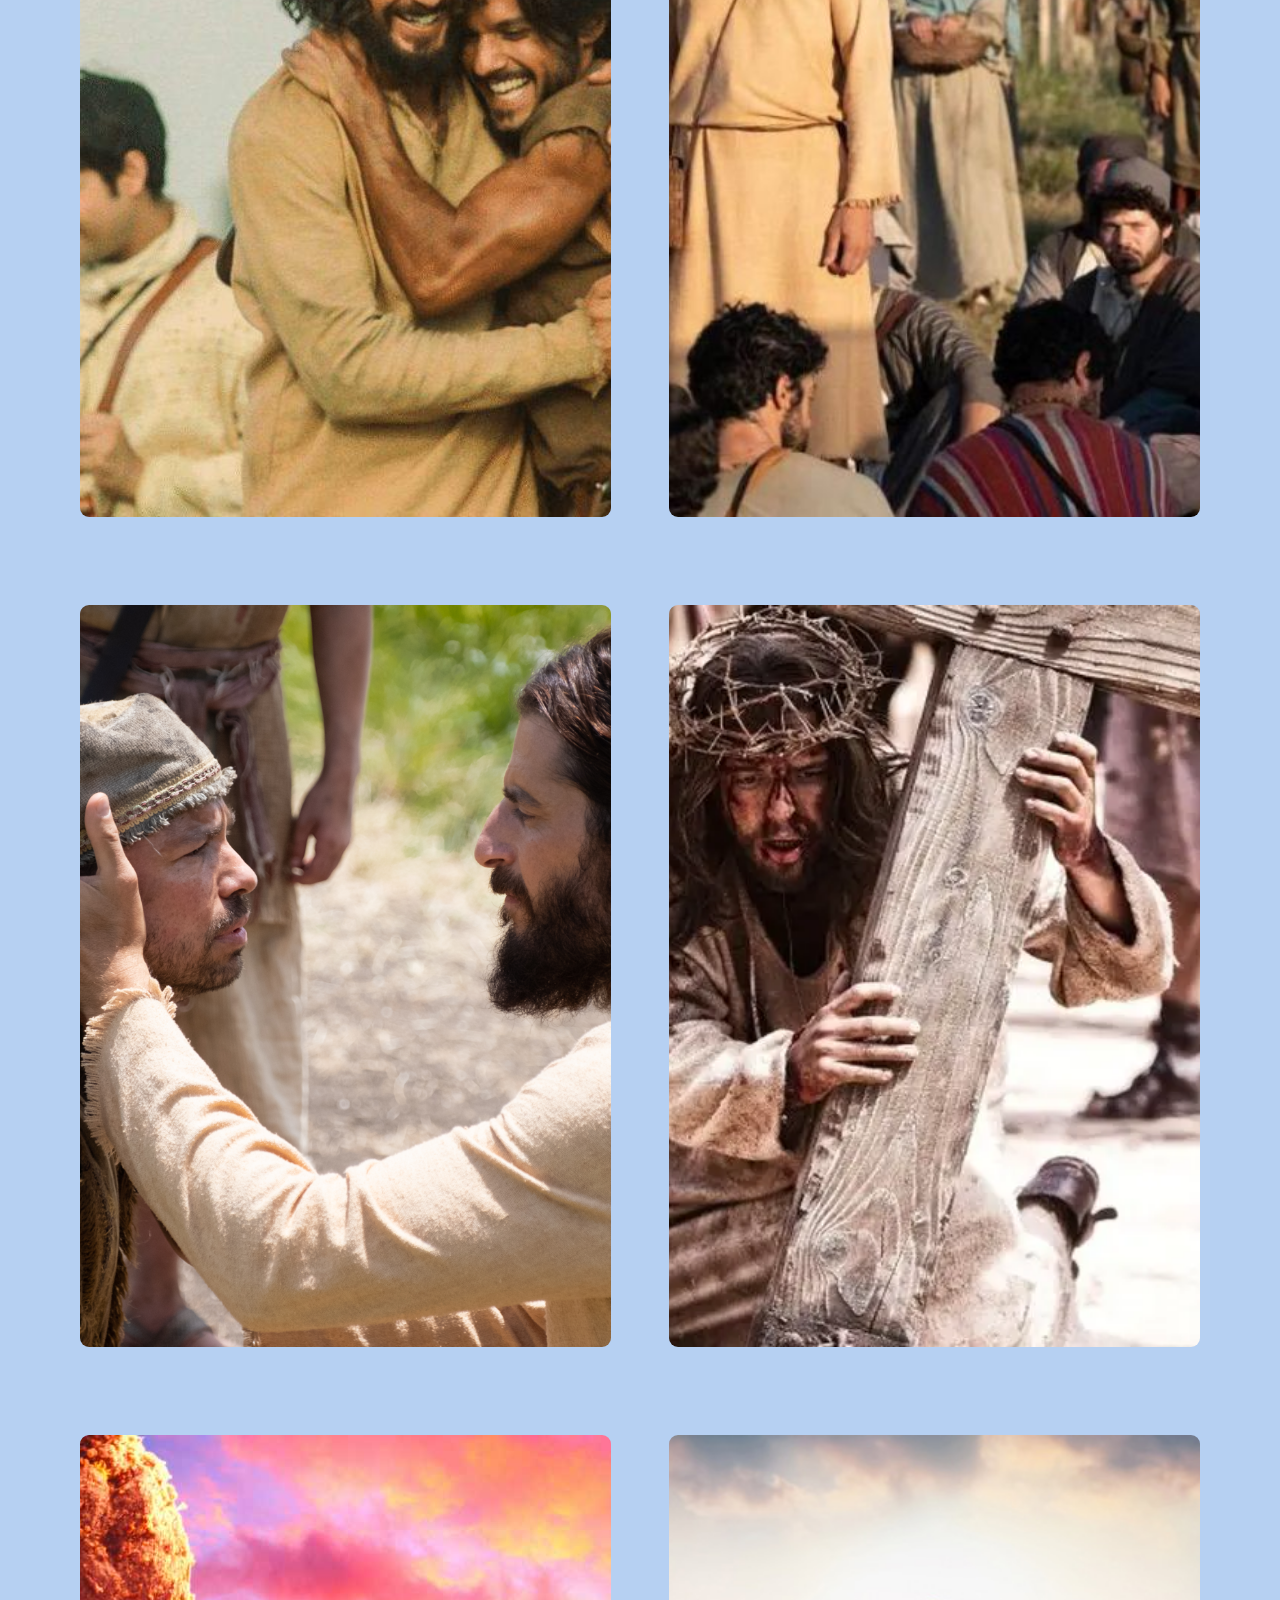
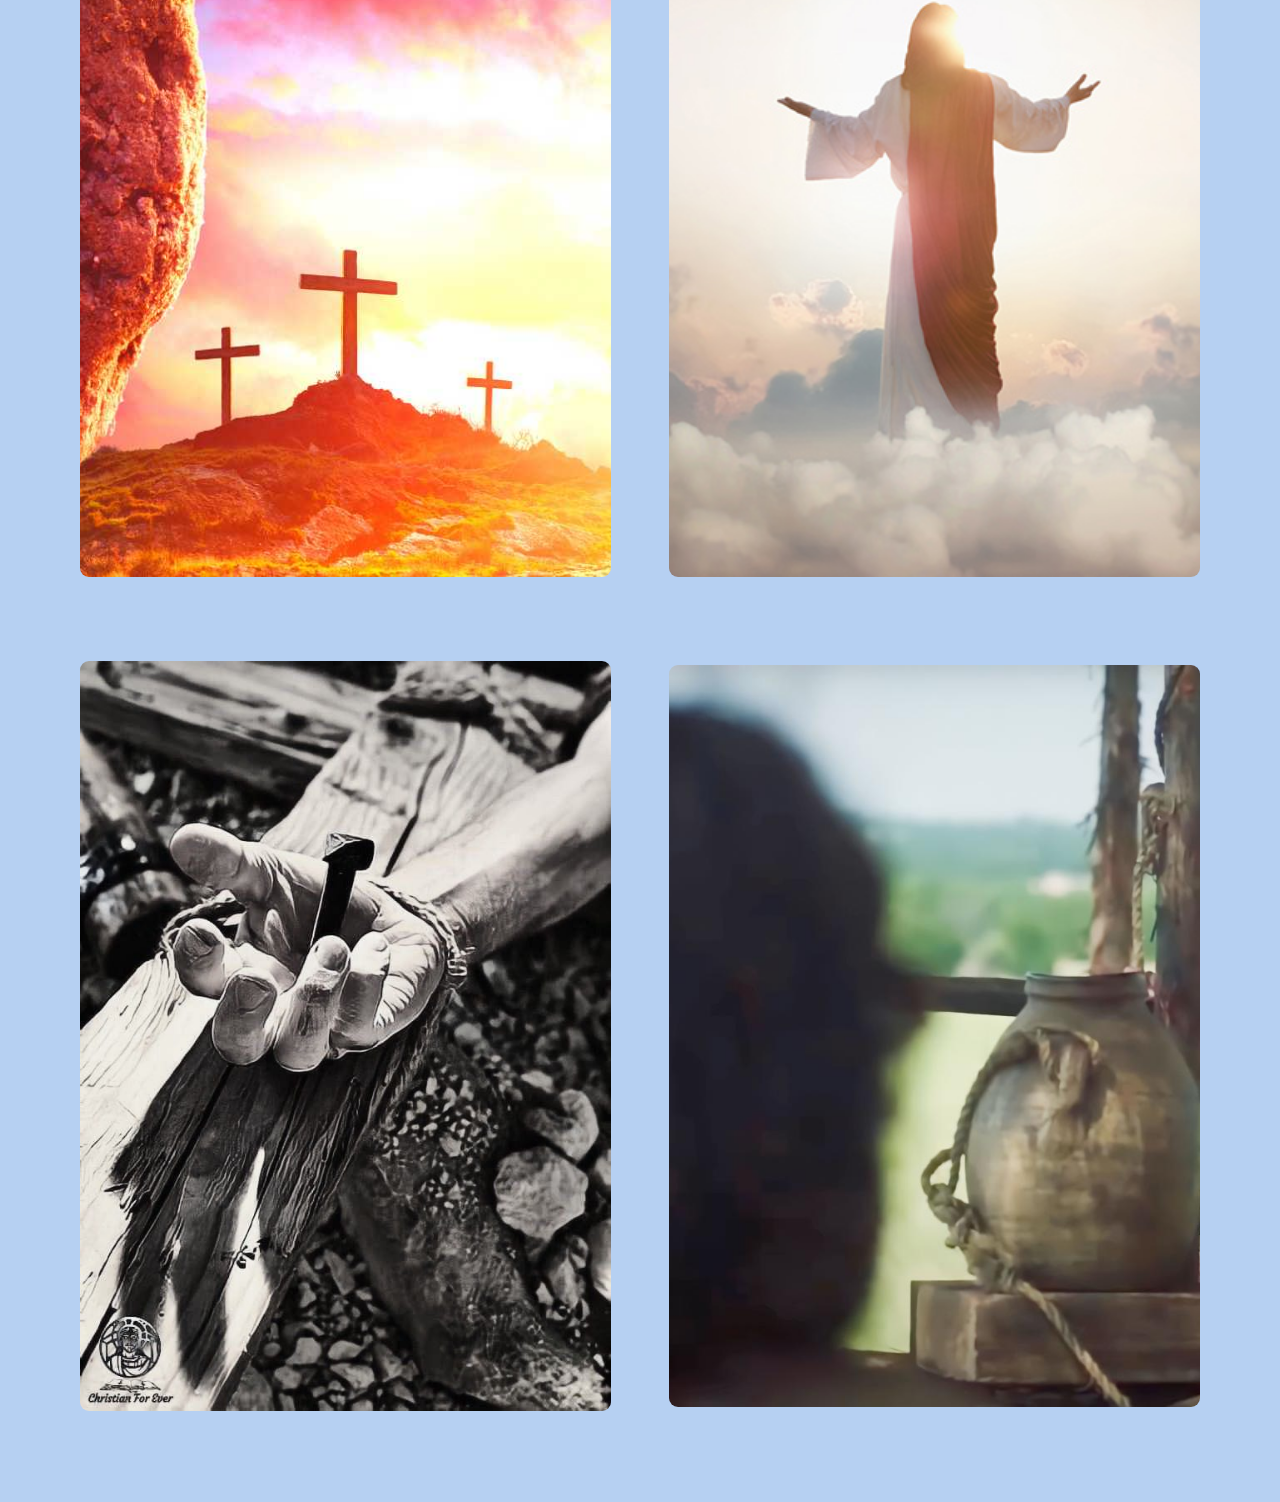
==== commit a163e4ba: "CSS" ====
--- a/INDEX.HTML
+++ b/INDEX.HTML
@@ -20,8 +20,8 @@
             
             <div class="two">
                 
-                    <img src="the chosen/J_Roumie_chosen.jpg" alt="">
-                    <div class="banner1"  >
+                    <img src="the chosen/J_Roumie_chosen.jpg" alt="" id="imagem">
+                    <div class="banner1"  id="banner">
                         <h3>Quem é Jesus segundo a Bíblia</h3>
                         <p>Jesus Cristo é o Filho de Deus, que morreu pelos pecados de todo o mundo, ressuscitou e continua vivo hoje. Ele é Deus mas também foi um homem e viveu na terra durante cerca de trinta anos. Jesus mudou o mundo para sempre e pode mudar sua vida também.
                         A Bíblia diz que Jesus é Deus revelado em forma humana ao mundo. Ele veio para nos salvar, porque não conseguimos pagar o preço de nossos pecados. Essa foi sua grande missão na terra, levar o castigo de nossos pecados em nosso lugar. Mas a história de Jesus não acabou na cruz. Ele ressuscitou e continua vivo até hoje!</p>
@@ -36,8 +36,8 @@
 
         <div class="two">
 
-            <img src="the chosen/jesus nascendo.jpg" alt="">
-                <div class="banner2" >
+            <img src="the chosen/jesus nascendo.jpg" alt="" id="imagem">
+                <div class="banner2" id="banner">
                     <h3>Jesus nasceu</h3>
                     <p>Sua vida na terra começou como toda a gente, mas com uma diferença: Ele foi gerado pelo Espírito Santo. Seu nascimento foi ao mesmo tempo, muito humilde e marcado por milagres. Sua vida toda ia ser assim, humilde, mas maravilhosa (Lucas 2:1-7).
                     </p>
@@ -47,9 +47,9 @@
 
 
         <div class="two">
-            <img src="the chosen/jesus e joao batista.jpg" alt="">
+            <img src="the chosen/jesus e joao batista.jpg" alt="" id="imagem">
 
-            <div class="banner3" >
+            <div class="banner3" id="banner">
                 <h3>Jesus foi batizado</h3>
                 <p>Quando João O batizou, Sua natureza divina foi revelada ao mundo. Aí Ele começou Seu ministério, com cerca de trinta anos (Mateus 3:13-17).</p>
                 <button class="btn">Voltar</button>
@@ -57,8 +57,8 @@
         </div>
 
     <div class="two">
-        <img src="the chosen/deserto.jpg" alt="">
-            <div class="banner4" >
+        <img src="the chosen/deserto.jpg" alt="" id="imagem">
+            <div class="banner4" id="banner">
                 <h3>
                 Jesus foi tentado
                 </h3>
@@ -68,9 +68,9 @@
     </div>
 
         <div class="two">
-            <img src="the chosen/jesus feliz.jpg" alt="">
+            <img src="the chosen/jesus feliz.jpg" alt="" id="imagem">
             
-            <div class="banner5" >
+            <div class="banner5" id="banner">
                 <h3>A personalidade de Jesus</h3>
                 <p>
                 A Bíblia mostra Jesus como uma pessoa verdadeira, com emoções e pensamentos. Ela nos mostra a personalidade de Jesus, que reflete a personalidade de Deus Pai:
@@ -87,8 +87,8 @@
         </div>
 
         <div class="two"> 
-            <img src="the chosen/jesus pregando.jpg" alt="">
-            <div class="banner6" >
+            <img src="the chosen/jesus pregando.jpg" alt="" id="imagem">
+            <div class="banner6" id="banner">
                 <h3>Jesus ensinou</h3>
                 <p>Ele explicou sobre Deus e o Seu reino, nos desafiando a mudar não só nosso comportamento exterior, mas nossa atitude interior.
                 <br><br>
@@ -99,8 +99,8 @@
 
 
         <div class="two">
-            <img src="the chosen/jesus curando.webp" alt="">
-            <div class="banner7" >
+            <img src="the chosen/jesus curando.webp" alt="" id="imagem">
+            <div class="banner7" id="banner">
                 <h3>Jesus fez milagres</h3>
             <p>Curou doentes, expulsou demônios, multiplicou comida, acalmou tempestades e até ressuscitou mortos! Os Seus milagres mostravam Seu amor por nós. Todos Seus milagres ajudavam alguém de alguma forma.</p>
             <button class="btn">Voltar</button>
@@ -108,8 +108,8 @@
         </div>
 
         <div class="two">
-            <img src="the chosen/carregando a cruz no calvario.webp" alt="">
-            <div class="banner8" >
+            <img src="the chosen/carregando a cruz no calvario.webp" alt="" id="imagem">
+            <div class="banner8" id="banner">
             <h3>Jesus morreu</h3>
             <p>Ele voluntariamente pagou o preço pelos nossos pecados, morrendo na cruz em nosso lugar.</p>
             <button class="btn">Voltar</button>
@@ -117,8 +117,8 @@
         </div>
 
         <div class="two">
-            <img src="the chosen/jesusre.jpg" alt="">
-            <div class="banner9" >
+            <img src="the chosen/jesusre.jpg" alt="" id="imagem">
+            <div class="banner9" id="banner">
                 <h3>Jesus ressuscitou</h3>
             <p>Jesus não tinha pecado, por isso não podia ficar morto. Quando ressuscitou, Ele venceu a morte e nos deu a esperança da vida eterna (Romanos 6:23).</p>
             <button class="btn">Voltar</button>
@@ -126,8 +126,8 @@
         </div>
 
         <div class="two">
-            <img src="the chosen/dos ceus jesus.jpeg" alt="">
-            <div class="banner10" >
+            <img src="the chosen/dos ceus jesus.jpeg" alt="" id="imagem">
+            <div class="banner10" id="banner">
                 <h3>
                     Jesus subiu ao Céu
                     </h3>
@@ -137,8 +137,8 @@
         </div>
 
         <div class="two">
-            <img src="the chosen/crucificado maos.jpg" alt="">
-            <div class="banner11" >
+            <img src="the chosen/crucificado maos.jpg" alt="" id="imagem">
+            <div class="banner11" id="banner">
             
             <h3>Jesus mudou o mundo
             </h3>
@@ -148,13 +148,13 @@
         </div>
 
         <div class="two">
-            <img src="the chosen/articulos-255848.jpg" alt="">
-            <div class="banner12" >
+            <img src="the chosen/articulos-255848.jpg" alt="" id="imagem">
+            <div class="banner12" id="banner">
                 <h3>Jesus muda vidas</h3>
             <p>Hoje Ele transforma a vida de quem o aceita como seu salvador, ajudando a viver de maneira diferente, com esperança e amor.</p>
             <button class="btn">Voltar</button>
         </div>
         </div>
     </section>
-    <script src="tela.js"></script>
+    <script src="script.js"></script>
 </body>
--- a/style.css
+++ b/style.css
@@ -6,7 +6,7 @@
 
 }
 body{
-    background-color: rgba(34, 96, 178, 0.288);
+    background-color: rgba(1, 91, 209, 0.288);
 }
 .cabecalho{
     padding: 10px;
@@ -37,6 +37,8 @@
     height:auto;
 
 }
+
+
 .container{
     display: flex;
     flex-wrap: wrap;
@@ -45,7 +47,7 @@
 }
 
 .container > div{
-    flex: 1 1 450px;
+    flex: 1 1 550px;
 
 }
 
@@ -62,7 +64,7 @@
     width: 100%;
     height: 100%;
     object-fit: cover;
-    border-radius: 14px;
+    border-radius: 16px;
 }
 
 
@@ -71,24 +73,26 @@
     width: 100%;
     height: 100%;
     top: 0;
-    right: -100%;
+    right: 100%;
     position: absolute;
     background-color: rgba(255, 249, 249, 0.534);
-    backdrop-filter: blur(4px);
-    border-radius: 12px;
+    backdrop-filter: blur(5px);
+    border-radius: 15px;
     color: rgb(0, 0, 0);
-    padding:28px;
+    padding:88px;
     transition: 4s;
     font-weight: bolder;
     display: flex;
     justify-content: center;
     flex-direction: column;
+    
 }
 
 
 
-.two:hover .banner1{
+.two:hover .banner1 {
     right: 0;
+    
 }
 h3{ 
     text-transform:uppercase;
@@ -105,7 +109,7 @@
 
 .btn{
     color: rgb(29, 24, 24);
-    background-color: rgba(240, 248, 255, 0.363);
+    background-color: rgba(240, 248, 255, 0.219);
     margin-bottom: 50px;
     border-radius: 4px;
     text-transform: capitalize;
@@ -159,7 +163,17 @@
     right: 0;
 }
 
+.banner1, 
+.banner2,.banner3, .banner4, .banner5, .banner6,.banner7,.banner8,.banner9,.banner10,.banner11,.banner12{
+    opacity: 0;
+}
+
+.two:hover .banner1, 
+.banner2,.banner3, .banner4, .banner5, .banner6,.banner7,.banner8,.banner9,.banner10,.banner11,.banner12{
+    opacity: 1;
+}
 
 
 
 
+
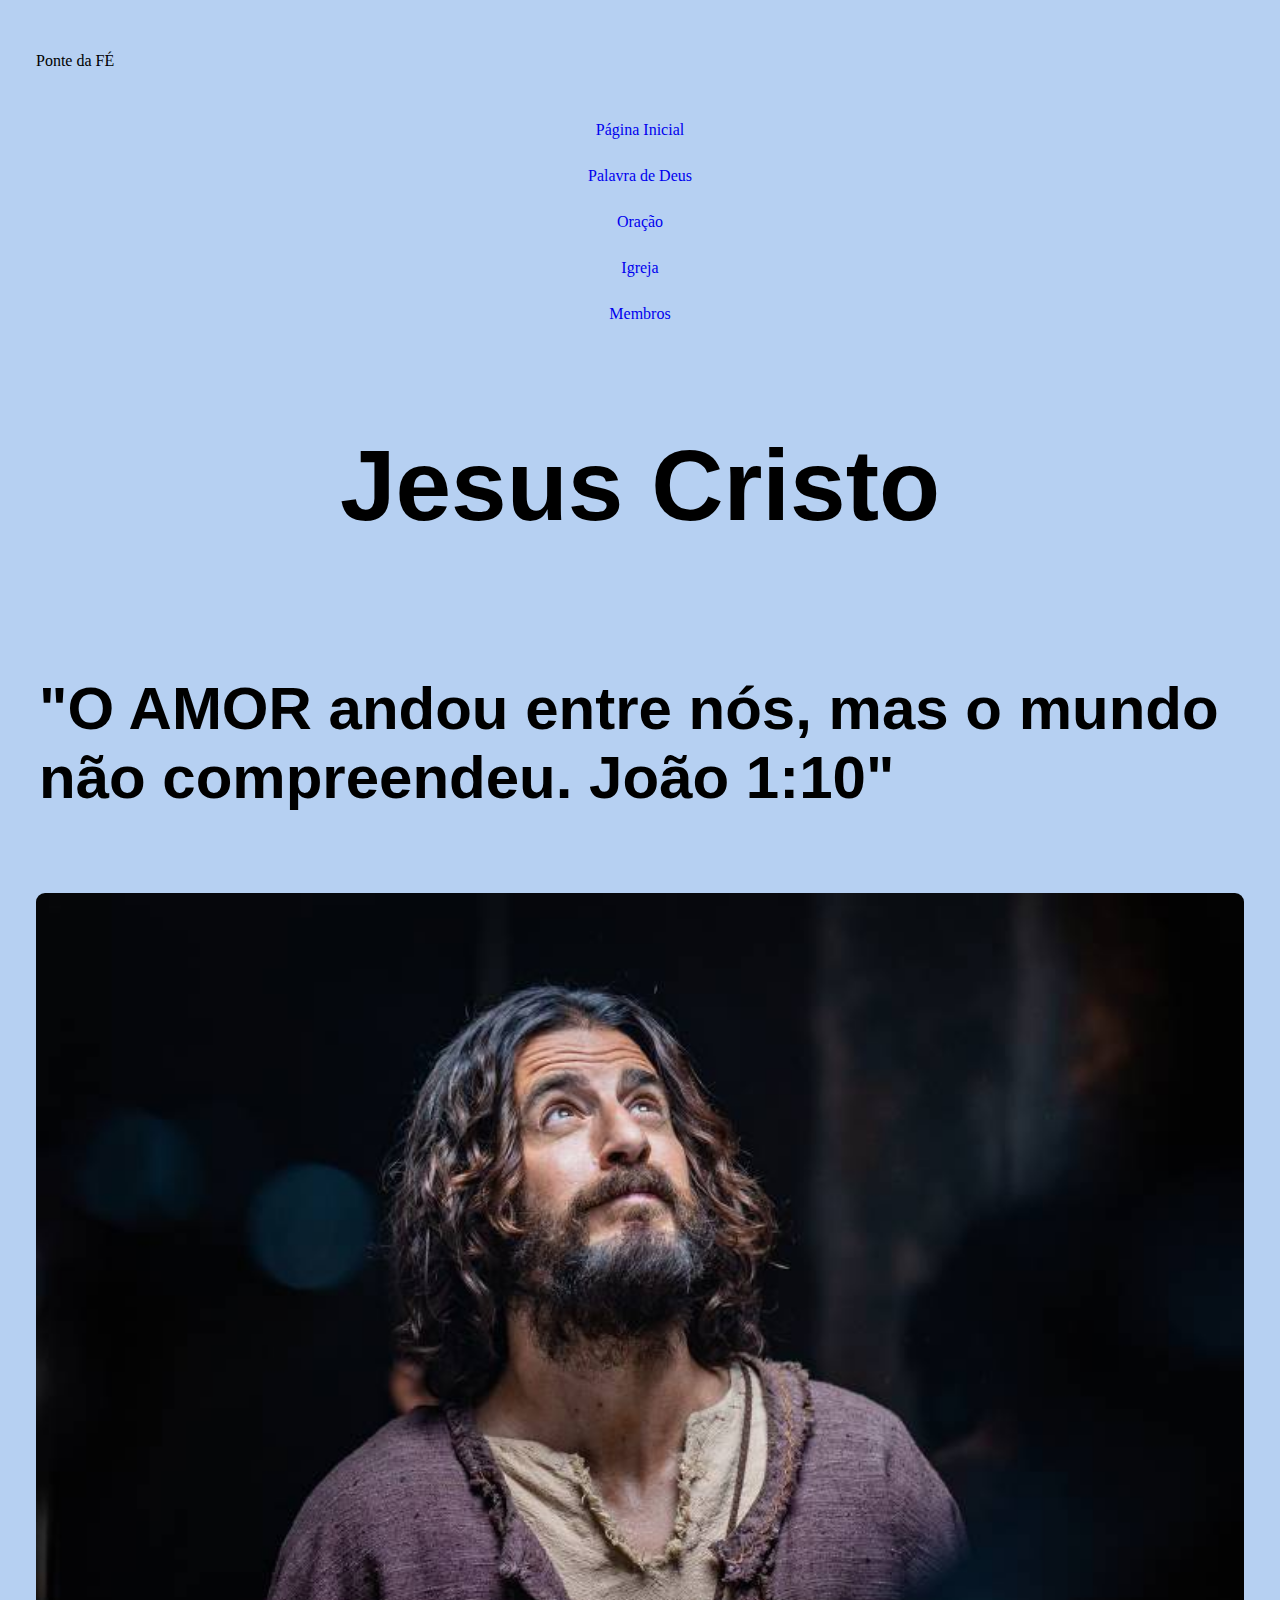
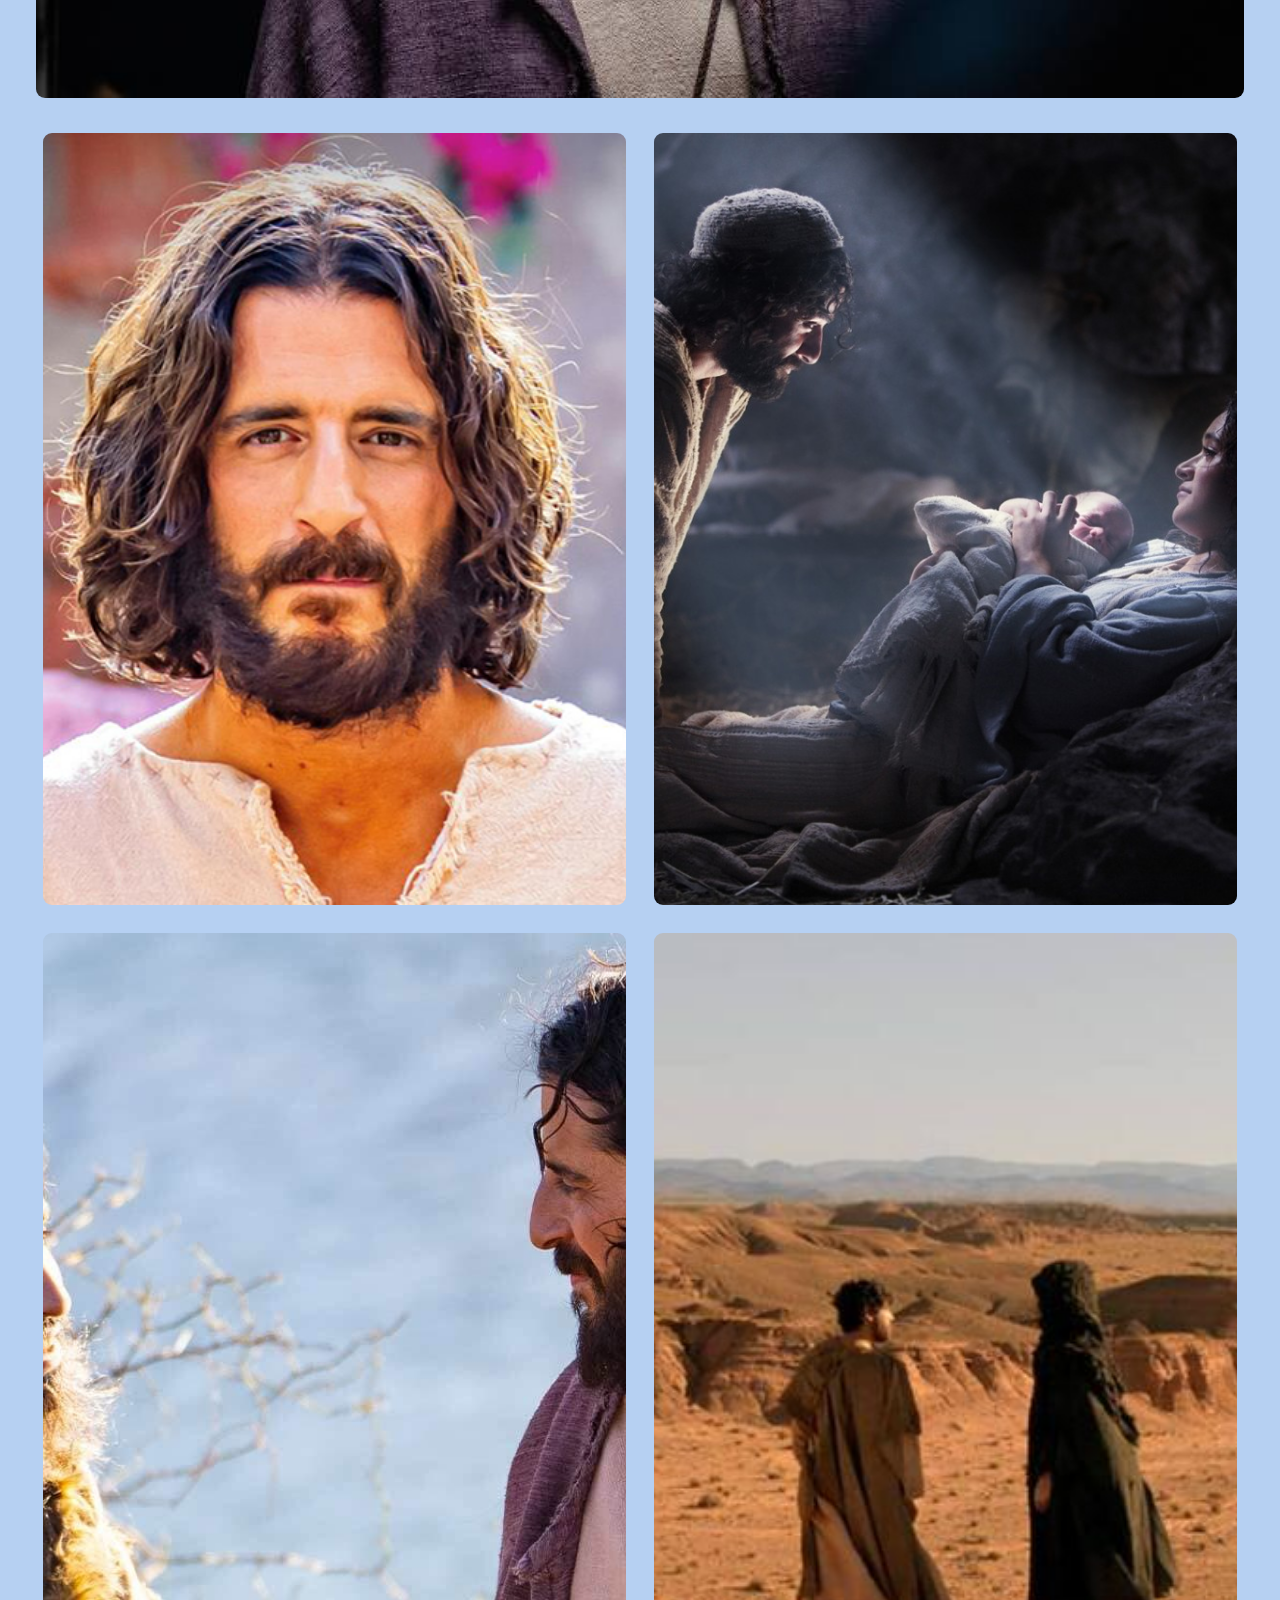
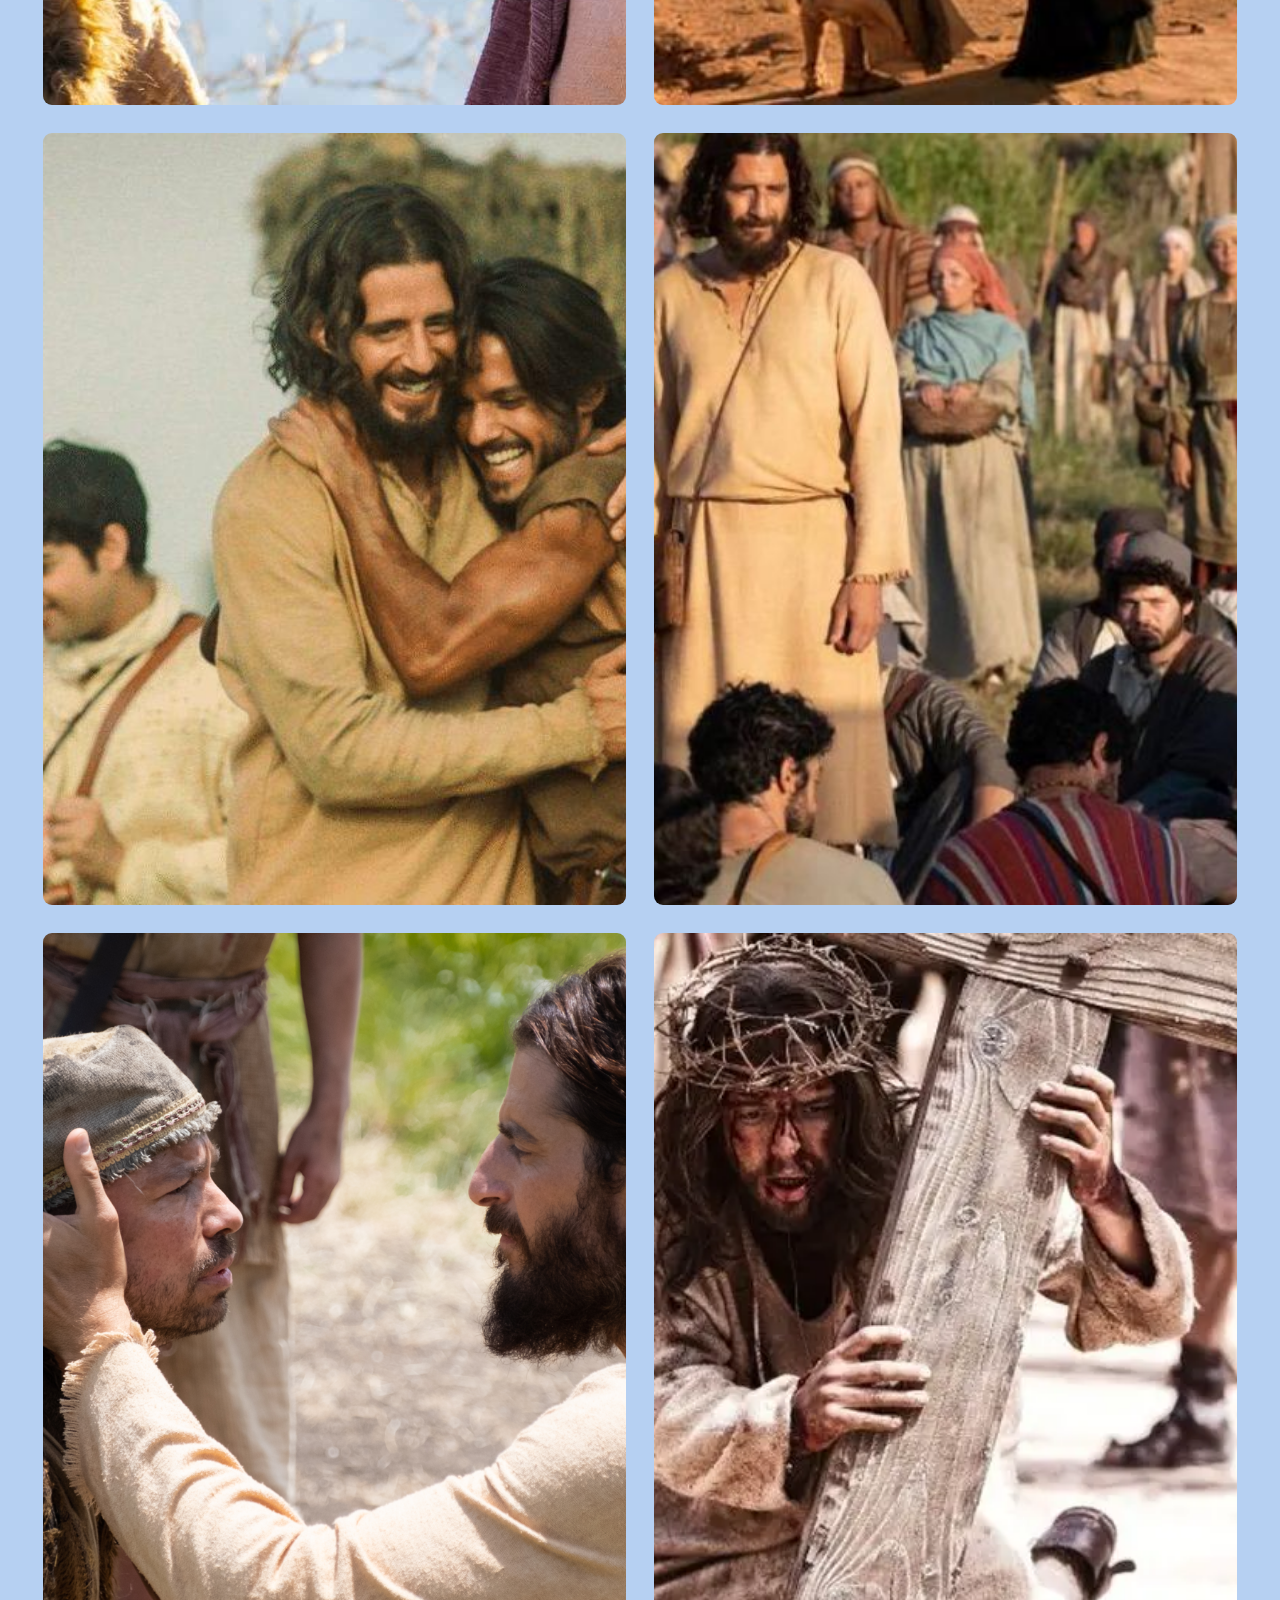
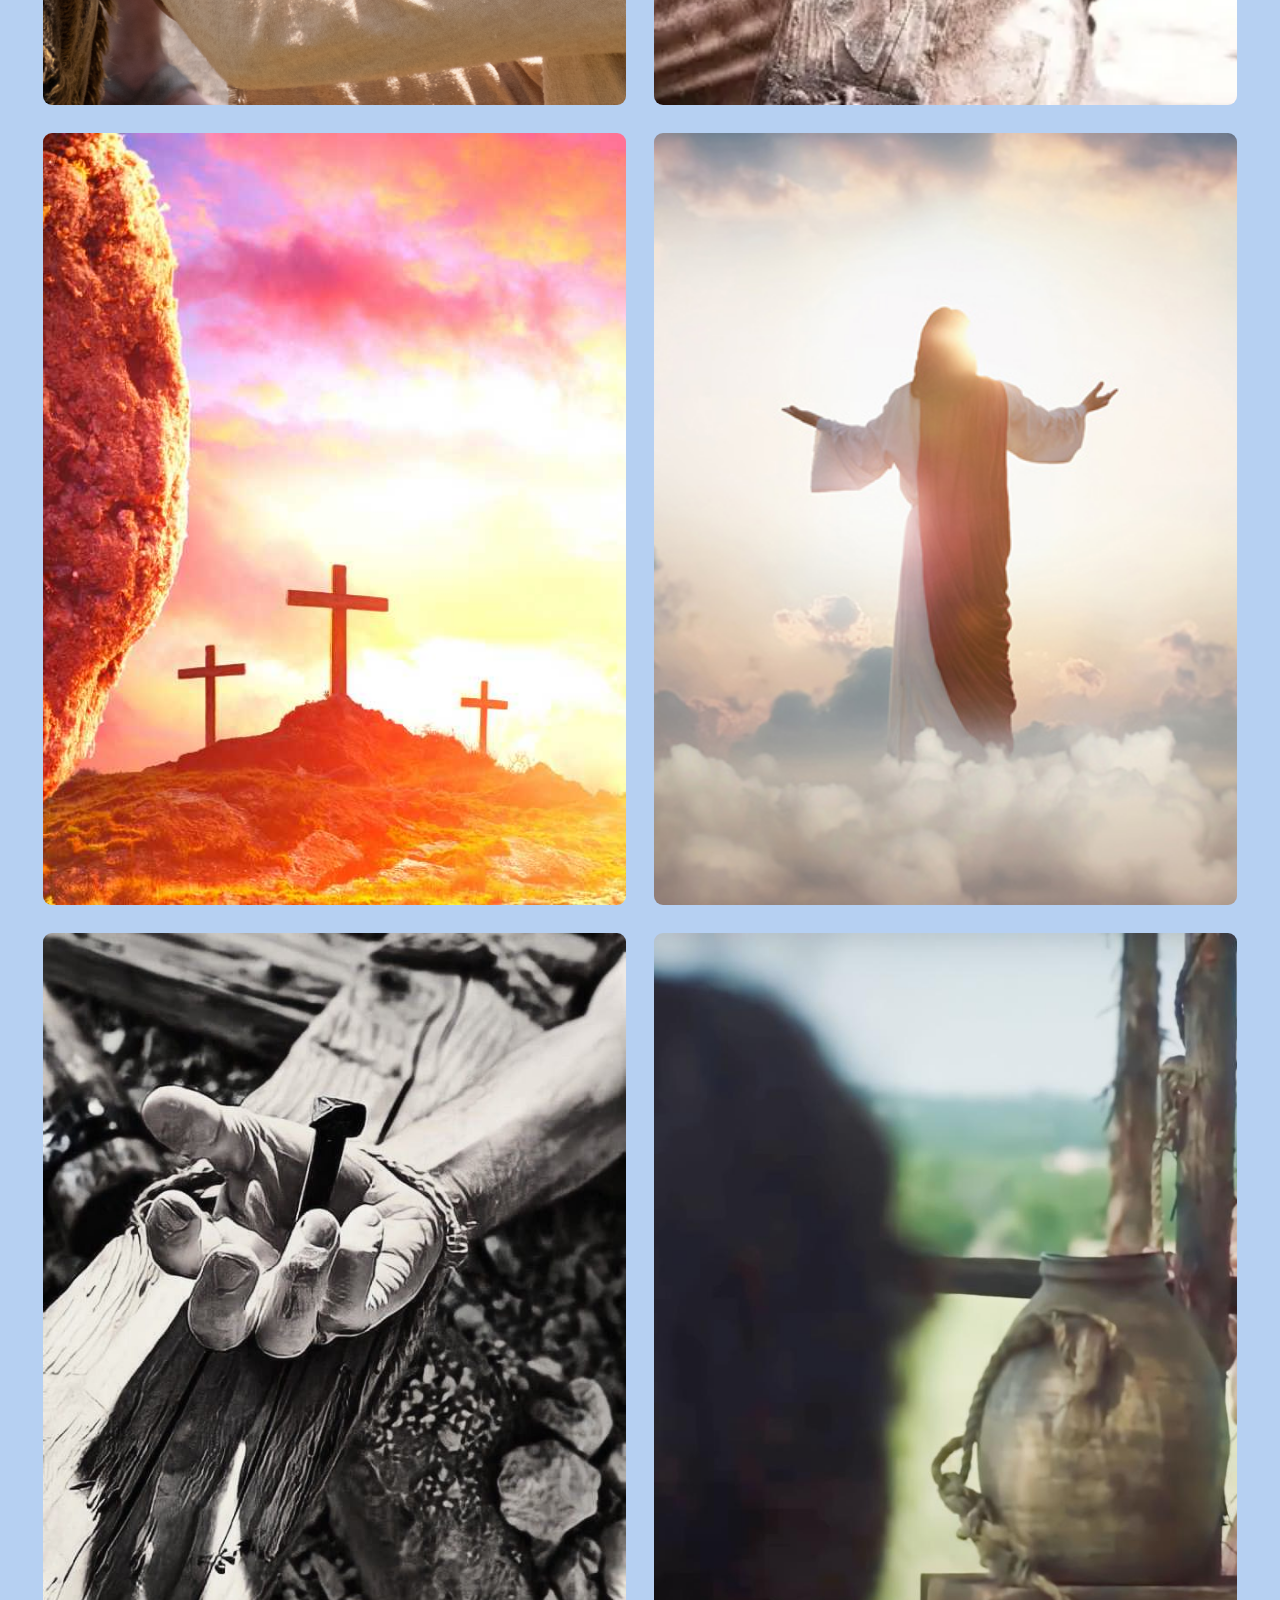
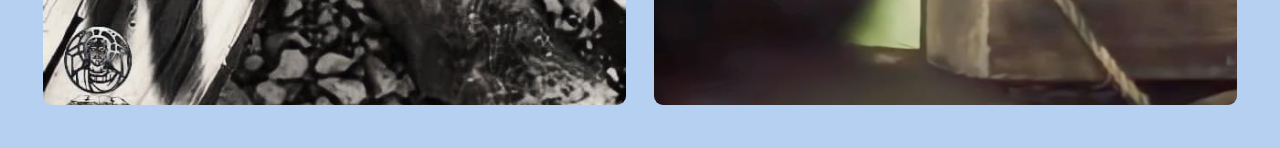
==== commit 5fedae5b: "Menu" ====
--- a/INDEX.HTML
+++ b/INDEX.HTML
@@ -6,13 +6,27 @@
     <title>Jesus Cristo</title>
 </head>
 <body>
-    <header class="cabecalho">
+
+    <header>
+        <p>Ponte da FÉ</p>
+    </header>
+    <nav class="Topics-Menu">
+        <li><a href="#">Página Inicial</a></li>
+        <li><a href="#">Palavra de Deus</a></li>
+        <li><a href="#">Oração</a></li>
+        <li><a href="#">Igreja</a></li>
+        <li><a href="#">Membros</a></li>
+    </nav>
+
+    
+
+    <div class="cabecalho">
         <h1 id="title">Jesus Cristo</h1>
         <h2> "O AMOR andou entre nós, mas o mundo não compreendeu. 
             João 1:10" </h2>
-    </header>
+        </div>
     <div>
-            <img src="jesus.jpg" alt="jesus de the chosen">
+            <img src="jesus.jpg" alt="jesus de the chosen" id="photo-easy">
     </div>
         <section class="container">
             
--- a/style.css
+++ b/style.css
@@ -1,13 +1,15 @@
 *{
     padding: 7px;
-    margin: 15px;
+
     box-sizing: border-box;
     font-family:cursive;
 
 }
+
 body{
     background-color: rgba(1, 91, 209, 0.288);
 }
+
 .cabecalho{
     padding: 10px;
     display: flex;
@@ -17,12 +19,28 @@
     
 }
 
+#photo-easy{
+    
+}
+
 #title{
     font-size: 100px;
     font-family: sans-serif;
     font-weight: bolder;
     
 }
+.Topics-Menu li {
+    list-style-type: none;
+
+} 
+.Topics-Menu li a{
+    text-decoration: none;
+    display: flex;
+    align-items: center;
+    justify-content:space-evenly;
+    
+}
+
 h2{
     font-size: 60px;
     font-family: sans-serif;
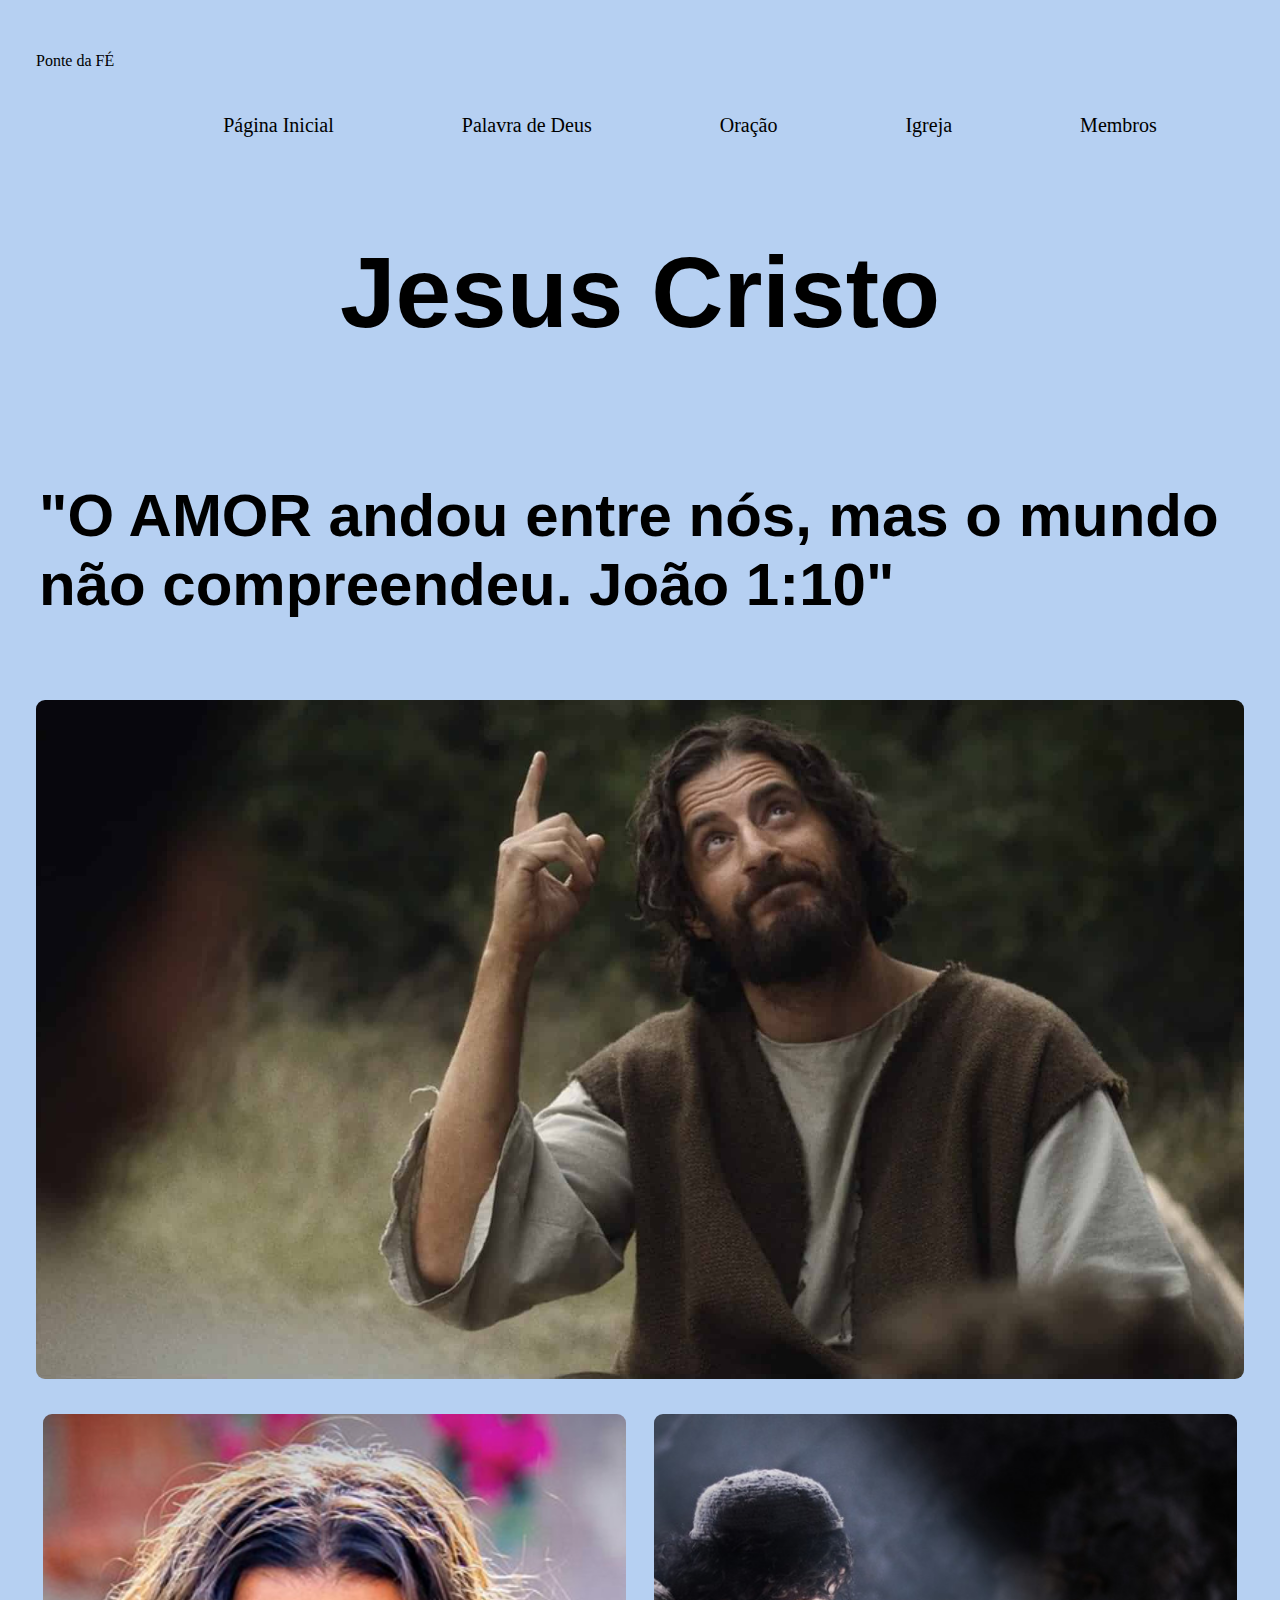
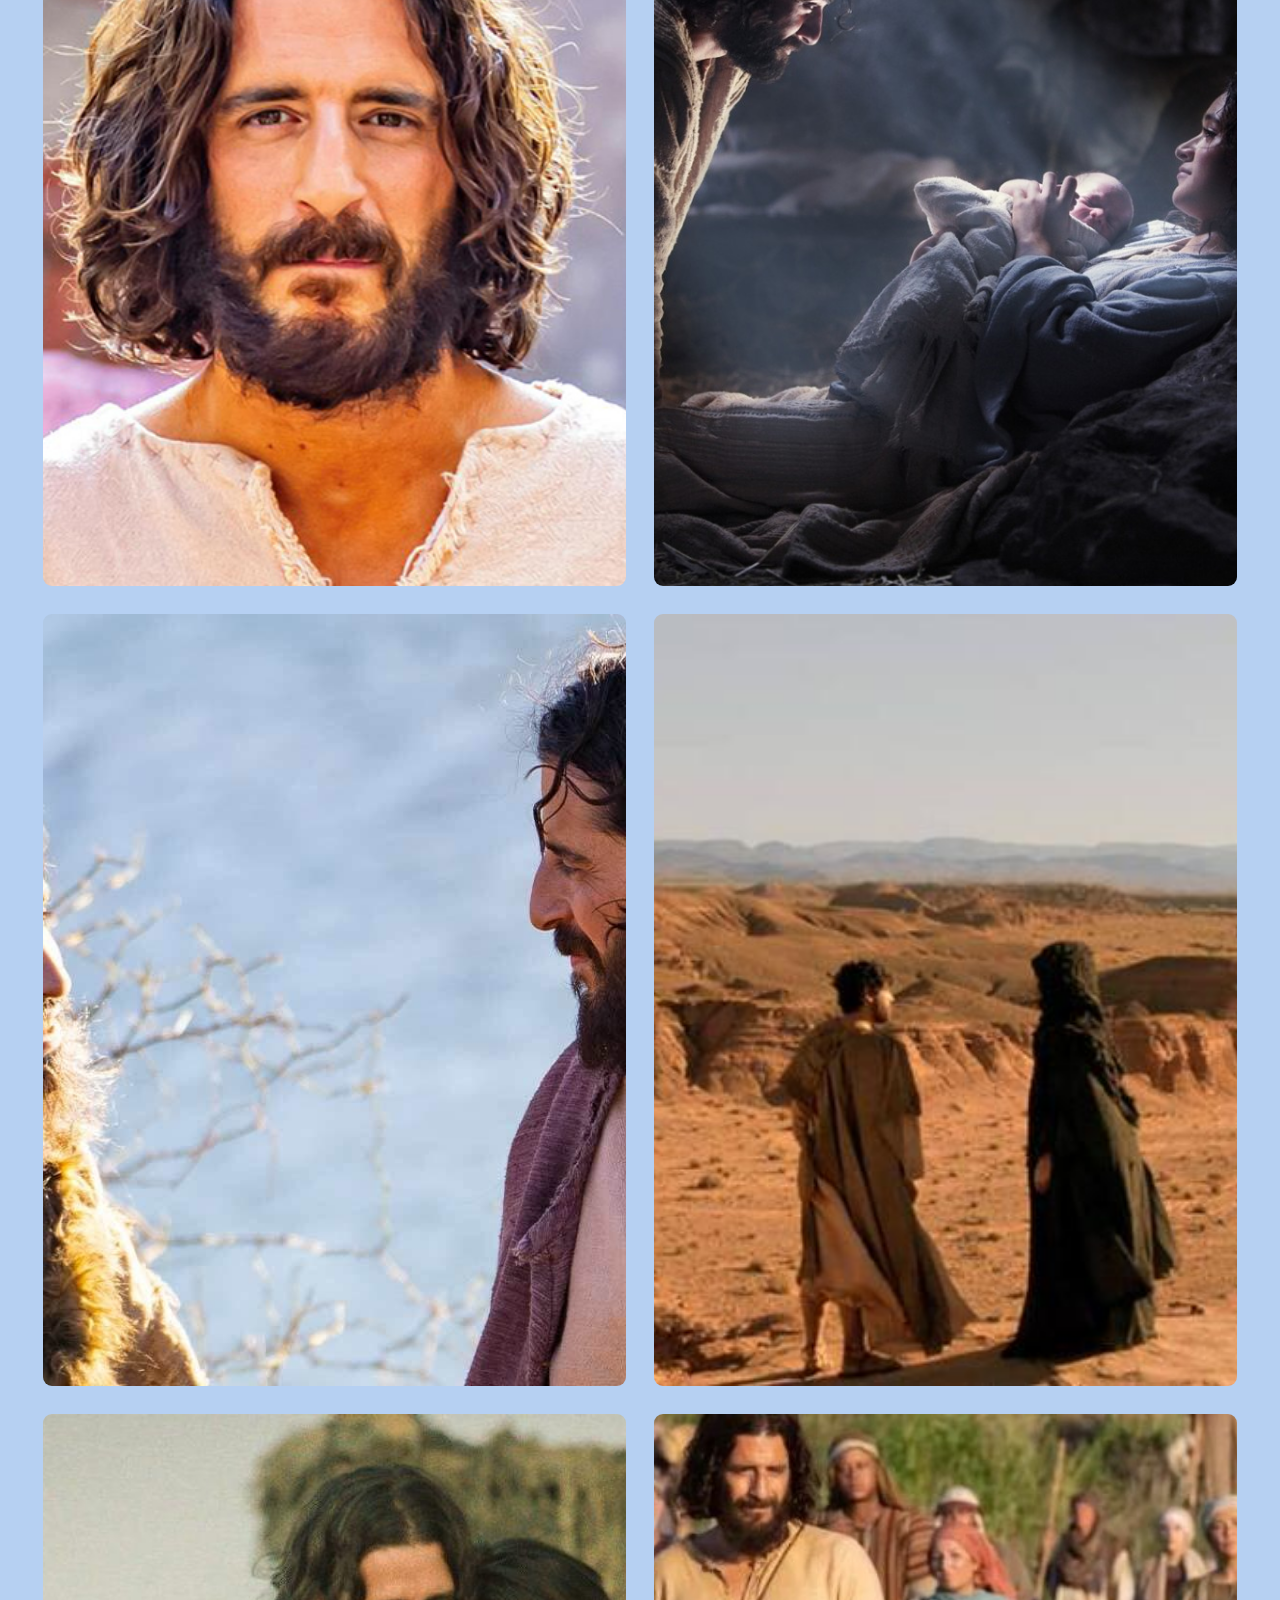
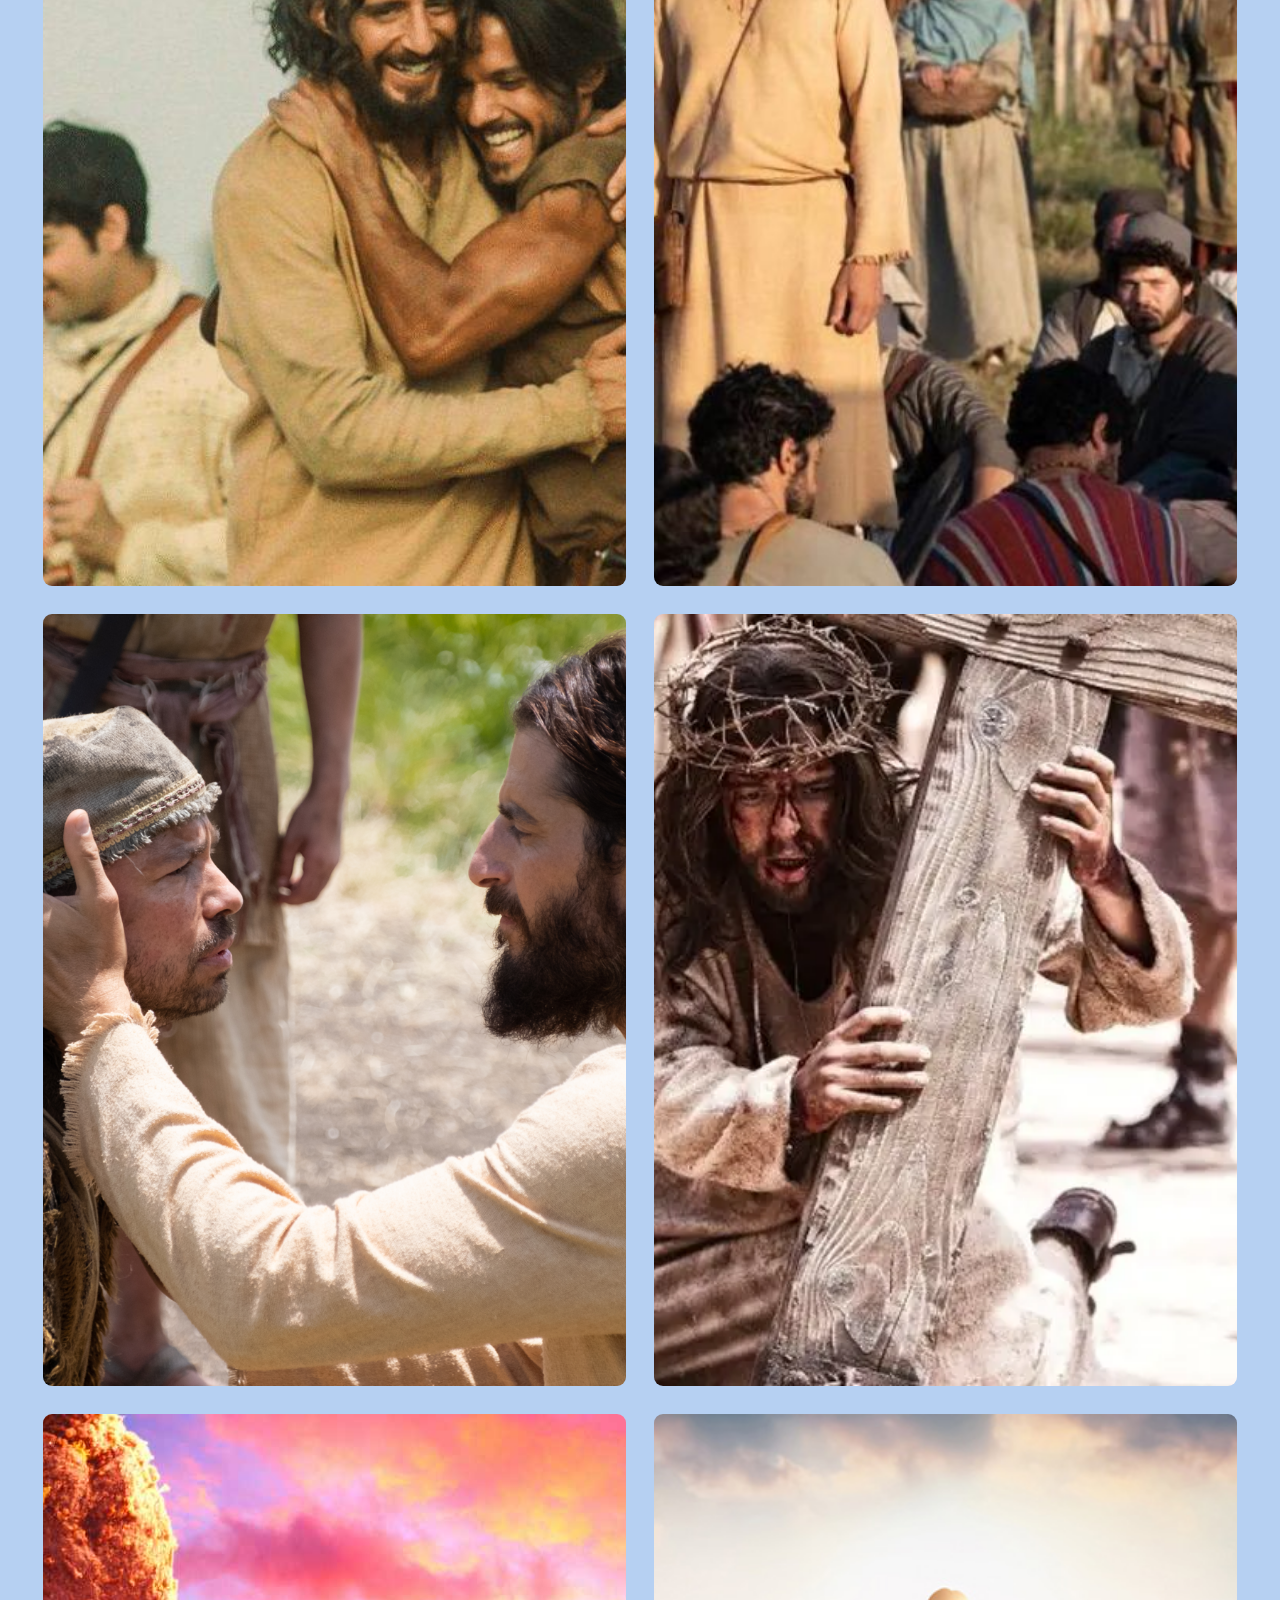
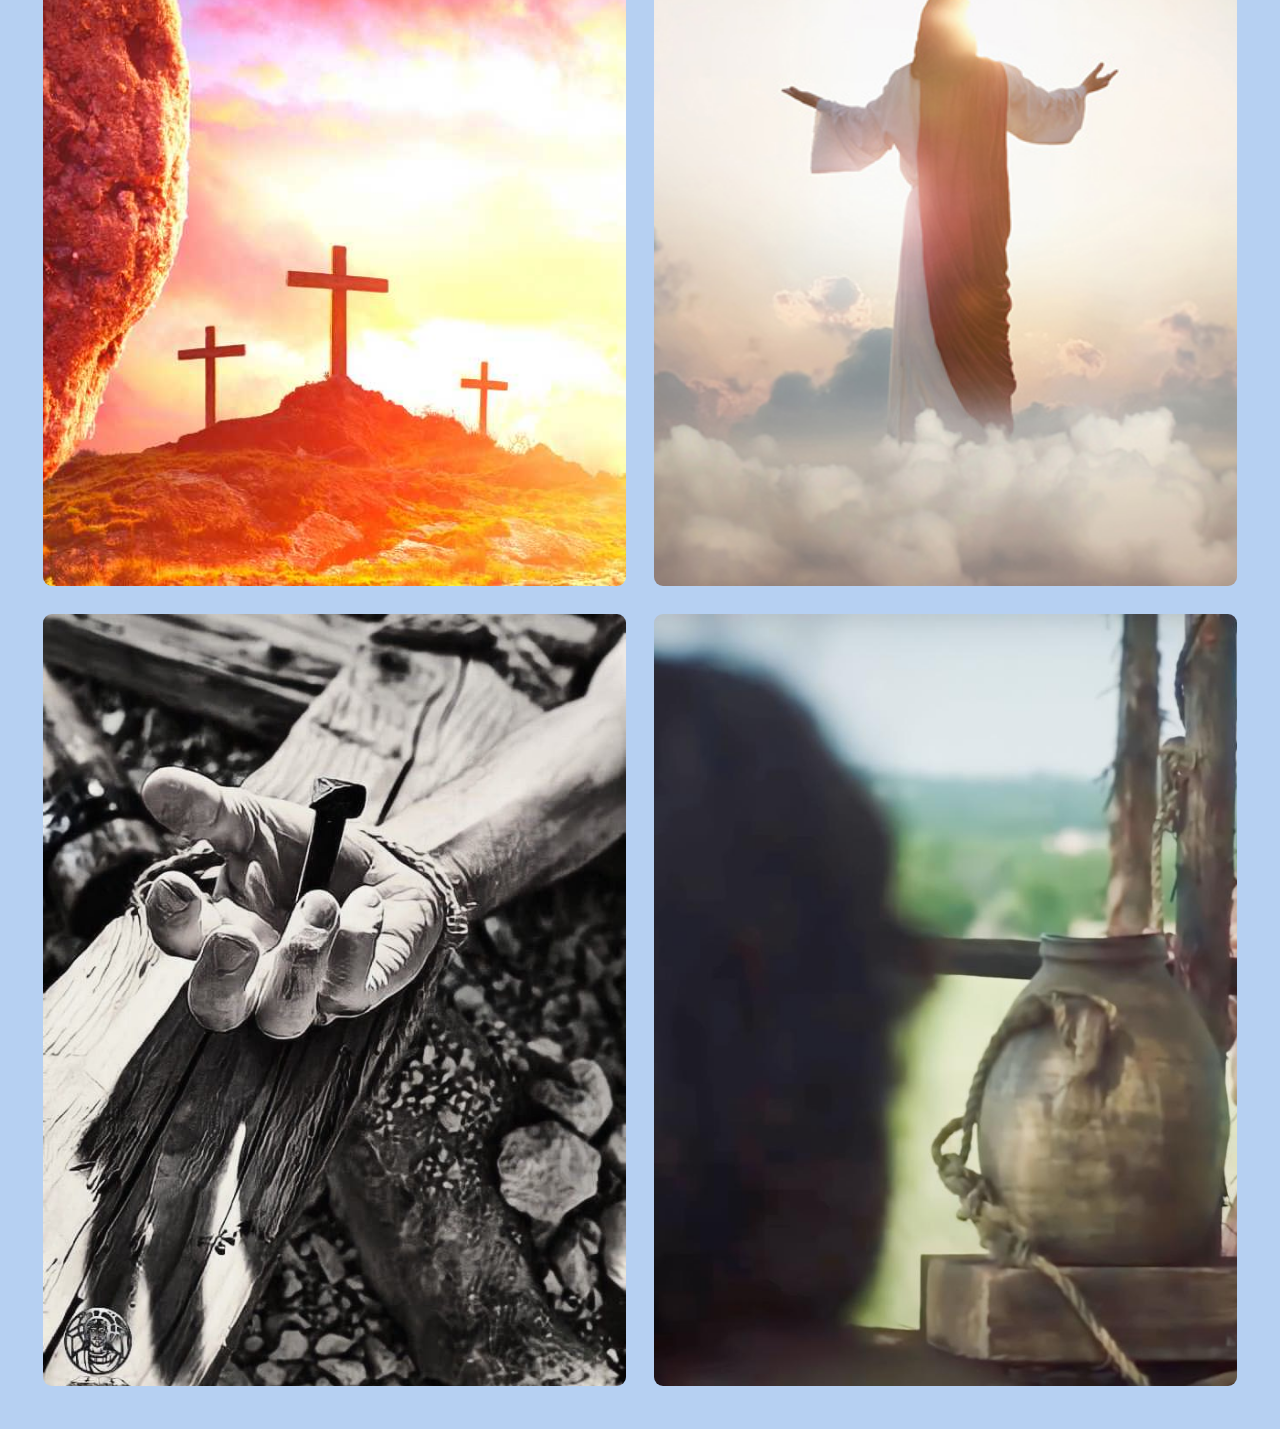
==== commit aa2441c8: "Menu#2" ====
--- a/INDEX.HTML
+++ b/INDEX.HTML
@@ -26,7 +26,7 @@
             João 1:10" </h2>
         </div>
     <div>
-            <img src="jesus.jpg" alt="jesus de the chosen" id="photo-easy">
+            <img src="the-chosen-sbt-audiencia-segunda-temporada-foto-divulgacao-tvpop.jpg" alt="jesus de the chosen" id="photo-easy">
     </div>
         <section class="container">
             
--- a/style.css
+++ b/style.css
@@ -29,16 +29,20 @@
     font-weight: bolder;
     
 }
+.Topics-Menu{
+    display: flex;
+    justify-content: center;
+    align-items: center;
+}
 .Topics-Menu li {
     list-style-type: none;
 
 } 
 .Topics-Menu li a{
     text-decoration: none;
-    display: flex;
-    align-items: center;
-    justify-content:space-evenly;
-    
+    margin-left: 100px;
+    color: black;
+    font-size: 20px;
 }
 
 h2{
